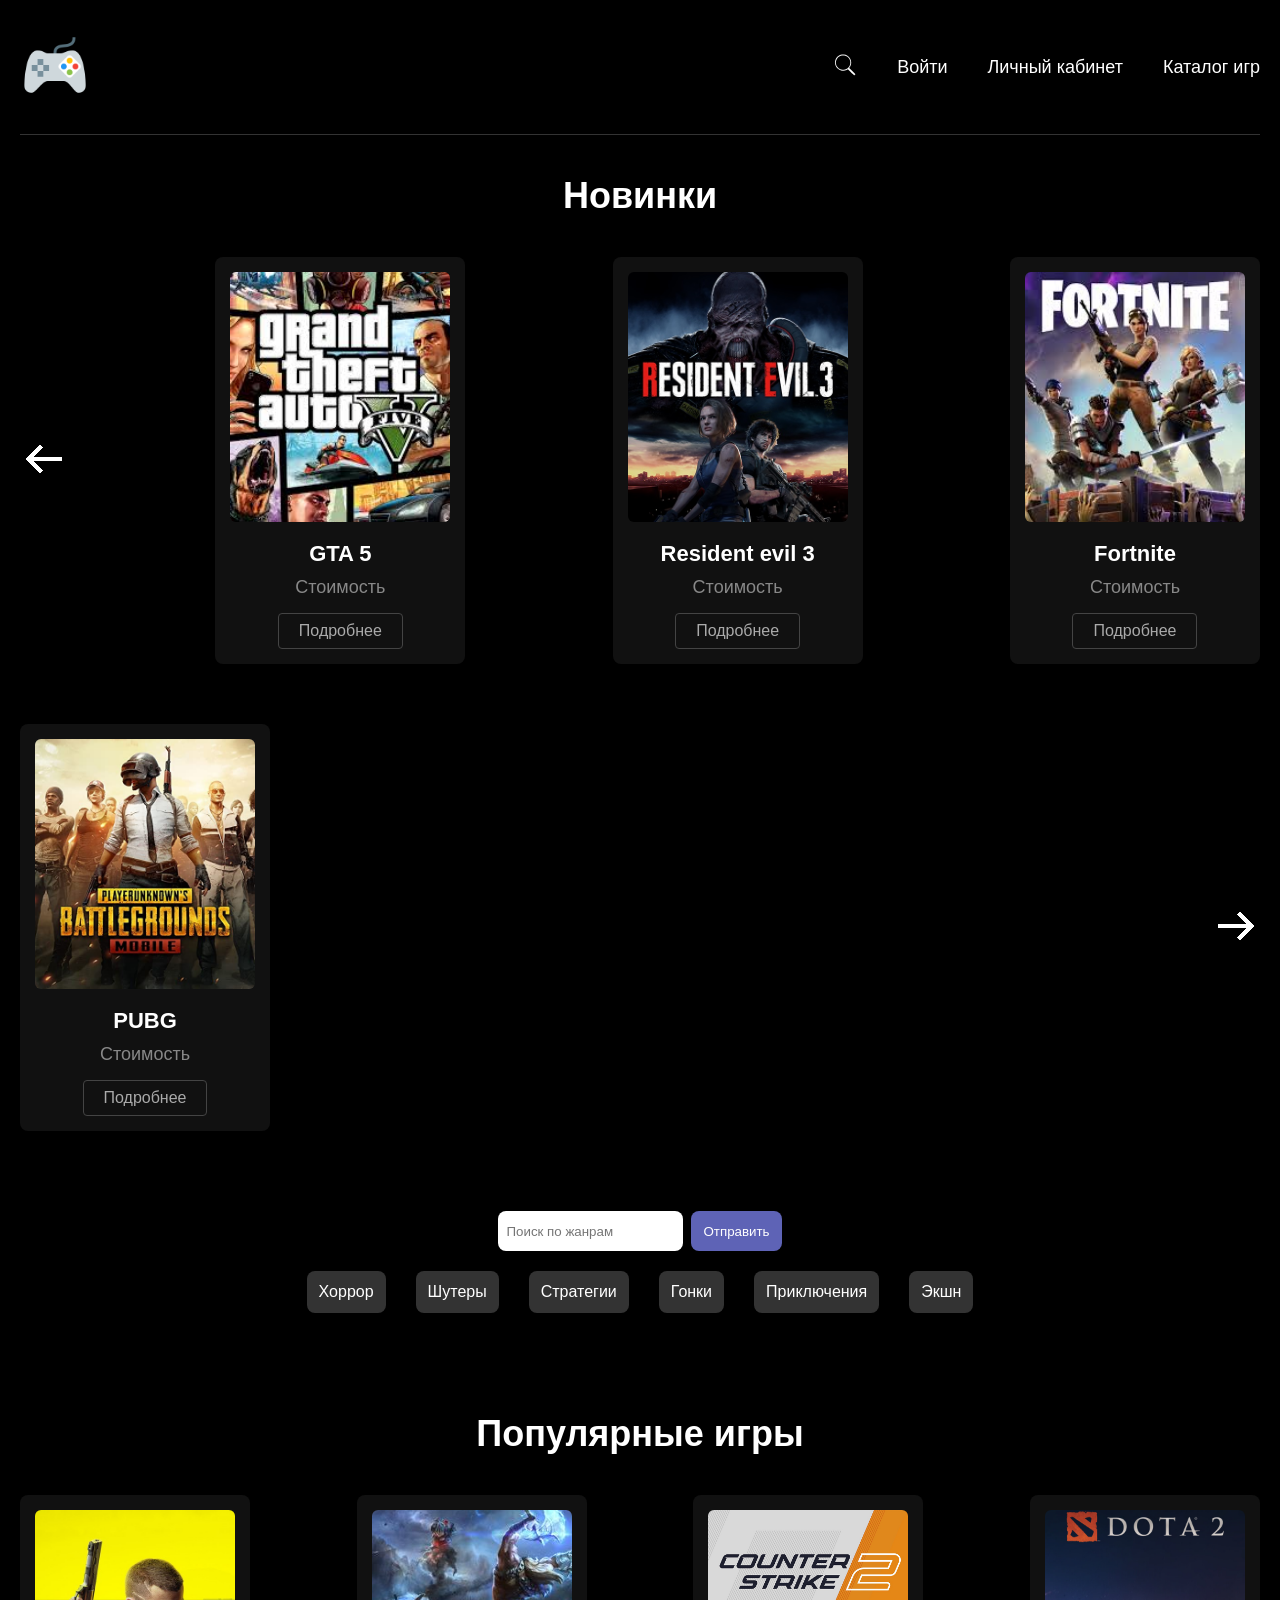
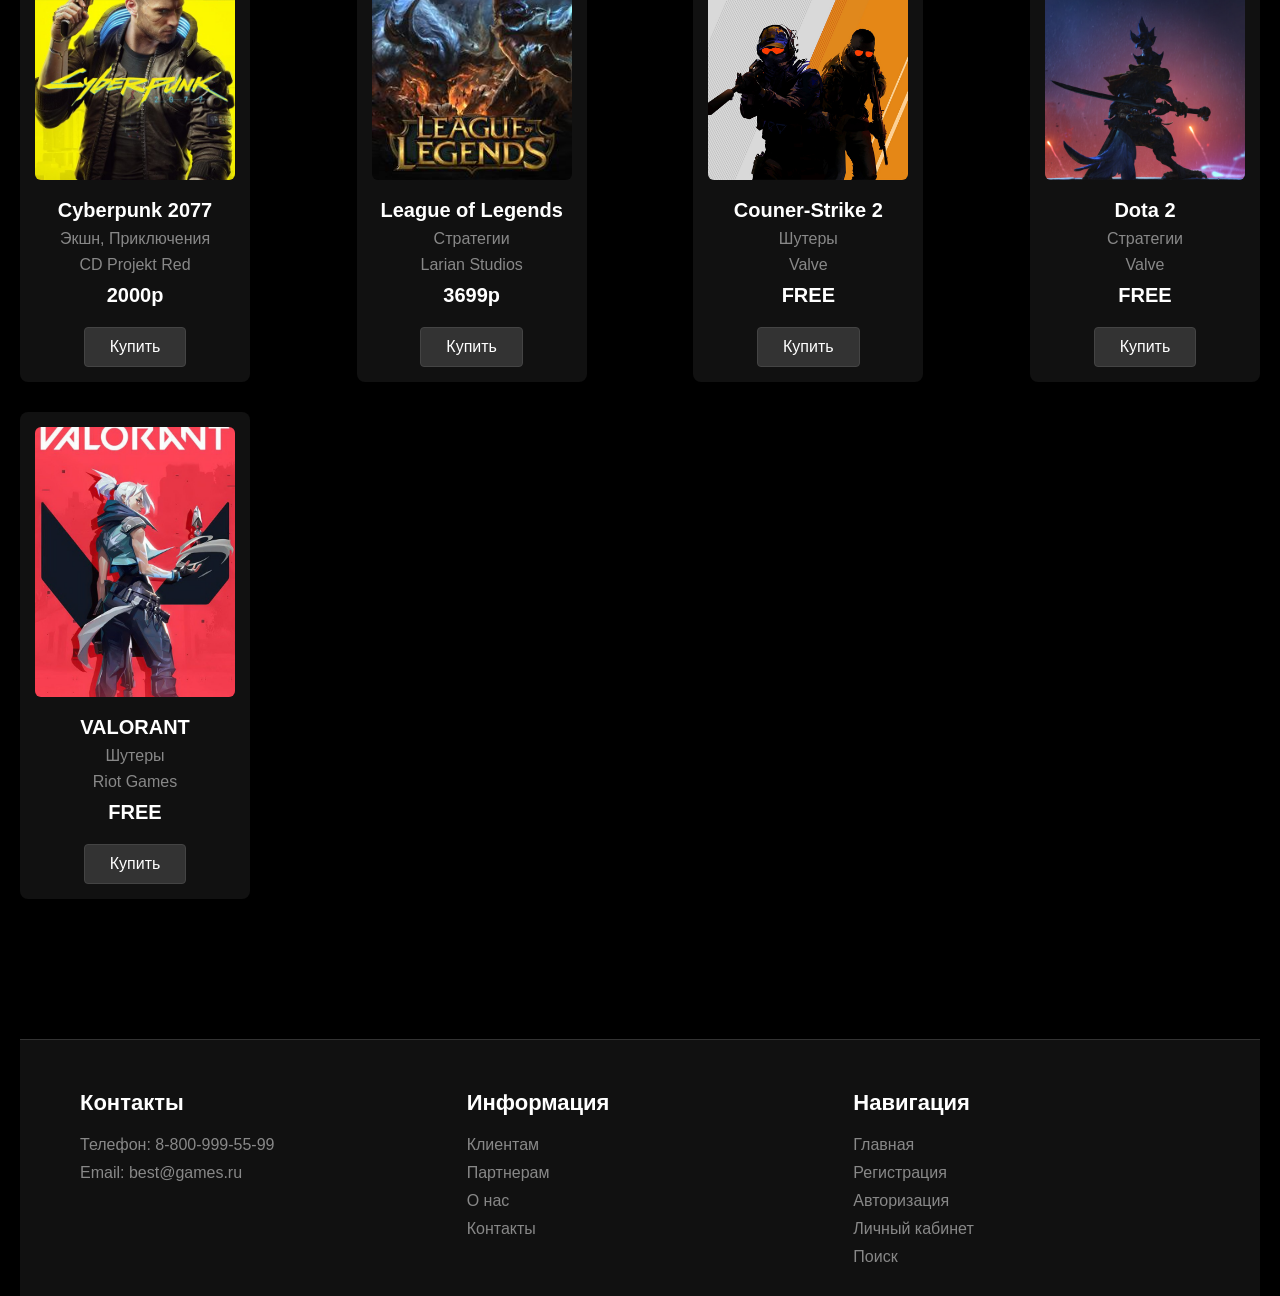
==== index.html @ 47a3f4ed "create main page" ====
<!DOCTYPE html>
<html lang="ru">
<head>
    <meta charset="UTF-8">
    <meta name="viewport" content="width=device-width, initial-scale=1.0">
    <title>BestGames</title>
    <link rel="stylesheet" href="css/style.css">
</head>
<body>
    <div class="container">
        <header class="header">
            <div class="logo">
                <img src="images/logo.png" alt="logo">
            </div>
            <nav class="nav">
                <ul>
                    <li><a href="#"><img src="images/search.svg" alt="search"></a></li>
                    <li><a href="login.html">Войти</a></li>
                    <li><a href="profile.html">Личный кабинет</a></li>
                    <li><a href="catalog.html">Каталог игр</a></li>
                </ul>
            </nav>
        </header>
        
        <main class="main">
            <section class="news">
                <h1>Новинки</h1>
                <div class="slider">
                    <div class="arrow">
                        <a href="#"><img src="images/left.png" alt="left arrow"></a>
                    </div>
                    <div class="game">
                        <img src="images/game1.jpeg" alt="GTA 5">
                        <h3>GTA 5</h3>
                        <p>Стоимость</p>
                        <a href="#">Подробнее</a>
                    </div>
                    <div class="game">
                        <img src="images/game2.jpg" alt="Resident evil 3">
                        <h3>Resident evil 3</h3>
                        <p>Стоимость</p>
                        <a href="#">Подробнее</a>
                    </div>
                    <div class="game">
                        <img src="images/game3.jpeg" alt="Fortnite">
                        <h3>Fortnite</h3>
                        <p>Стоимость</p>
                        <a href="#">Подробнее</a>
                    </div>
                    <div class="game">
                        <img src="images/game4.jpg" alt="PUBG">
                        <h3>PUBG</h3>
                        <p>Стоимость</p>
                        <a href="#">Подробнее</a>
                    </div>
                    <div class="arrow">
                        <a href="#"><img src="images/right.png" alt="right arrow"></a>
                    </div>
                </div>
            </section>

            <section class="search">
                <form action="#">
                    <input type="text" placeholder="Поиск по жанрам">
                    <button type="submit">Отправить</button>
                </form>
                <div class="zhanr">
                    <ul>
                        <li class="zhanr-item"><a href="#">Хоррор</a></li>
                        <li class="zhanr-item"><a href="#">Шутеры</a></li>
                        <li class="zhanr-item"><a href="#">Стратегии</a></li>
                        <li class="zhanr-item"><a href="#">Гонки</a></li>
                        <li class="zhanr-item"><a href="#">Приключения</a></li>
                        <li class="zhanr-item"><a href="#">Экшн</a></li>
                    </ul>
                </div>
            </section>

            <section class="popular-games">
                <h1>Популярные игры</h1>
                <div class="slider">
                    <div class="game">
                        <img src="images/popular-game5.jpg" alt="game">
                        <h3>Cyberpunk 2077</h3>
                        <p>Экшн, Приключения</p>
                        <p>CD Projekt Red</p>
                        <div class="stars"></div>
                        <p class="price">2000p</p>
                        <a href="#">Купить</a>
                    </div>
                    <div class="game">
                        <img src="images/popular-game2.jpg" alt="game">
                        <h3>League of Legends</h3>
                        <p>Стратегии</p>
                        <p>Larian Studios</p>
                        <div class="stars"></div>
                        <p class="price">3699р</p>
                        <a href="#">Купить</a>
                    </div>
                    <div class="game">
                        <img src="images/popular-game1.jpg" alt="game">
                        <h3>Couner-Strike 2</h3>
                        <p>Шутеры</p>
                        <p>Valve</p>
                        <div class="stars"></div>
                        <p class="price">FREE</p>
                        <a href="#">Купить</a>
                    </div>
                    <div class="game">
                        <img src="images/popular-game4.jpg" alt="game">
                        <h3>Dota 2</h3>
                        <p>Стратегии</p>
                        <p>Valve</p>
                        <div class="stars"></div>
                        <p class="price">FREE</p>
                        <a href="#">Купить</a>
                    </div>
                    <div class="game">
                        <img src="images/popular-game3.jpg " alt="game">
                        <h3>VALORANT</h3>
                        <p>Шутеры</p>
                        <p>Riot Games</p>
                        <div class="stars"></div>
                        <p class="price">FREE</p>
                        <a href="#">Купить</a>
                    </div>
                </div>
            </section>
        </main>
        <footer class="footer">
            <div class="footer-content">
                <div class="footer-section">
                    <h3>Контакты</h3>
                    <p>Телефон: 8-800-999-55-99</p>
                    <p>Email: best@games.ru</p>
                </div>
                
                <div class="footer-section">
                    <h3>Информация</h3>
                    <p><a href="#">Клиентам</a></p>
                    <p><a href="#">Партнерам</a></p>
                    <p><a href="#">О нас</a></p>
                    <p><a href="#">Контакты</a></p>
                </div>
                
                <div class="footer-section">
                    <h3>Навигация</h3>
                    <p><a href="index.html">Главная</a></p>
                    <p><a href="register.html">Регистрация</a></p>
                    <p><a href="login.html">Авторизация</a></p>
                    <p><a href="profile.html">Личный кабинет</a></p>
                    <p><a href="#search">Поиск</a></p>
                </div>
            </div>
        </footer>
    </div>
</body>
</html>
---- css/style.css ----
* {
    padding: 0;
    margin: 0;
    box-sizing: border-box;
}

body {
    background-color: #000;
    color: #fff;
    font-family: Arial, sans-serif;
}

.container {
    max-width: 1920px;
    margin: 0 auto;
    padding: 0 20px;
}

.header {
    display: flex;
    justify-content: space-between;
    align-items: center;
    padding: 30px 0;
    border-bottom: 1px solid #333;
}

.logo img {
    width: 70px;
    height: 70px;
}

.nav ul {
    display: flex;
    gap: 40px;
    align-items: center;
}

.nav li {
    list-style: none;
}

.nav a {
    color: #fff;
    text-decoration: none;
    font-size: 18px;
}

.nav a:hover {
    color: #ccc;
}

.nav img {
    width: 24px;
    height: 24px;
}

.main {
    padding: 40px 0;
}

.news {
    margin-bottom: 80px;
}

.news h1 {
    font-size: 36px;
    margin-bottom: 40px;
    text-align: center;
}

.slider {
    display: flex;
    justify-content: space-between;
    align-items: center;
    flex-wrap: wrap;
    gap: 60px;
}

.game {
    background: #111;
    padding: 15px;
    border-radius: 8px;
    text-align: center;
}

.game img {
    width: 100%;
    height: 250px;
    width: 220px;
    object-fit: cover;
    border-radius: 6px;
    margin-bottom: 15px;
}

.game h3 {
    font-size: 22px;
    margin-bottom: 10px;
}

.game p {
    color: #888;
    margin-bottom: 15px;
    font-size: 18px;
}

.game a {
    color: #aaa;
    text-decoration: none;
    display: inline-block;
    padding: 8px 20px;
    border: 1px solid #444;
    border-radius: 4px;
}

.game a:hover {
    color: #fff;
    border-color: #666;
}


.search {
    display: flex;
    flex-direction: column;
    align-items: center;
    gap: 20px;
}

.search form {
    display: flex;
    gap: 8px;
}

.search form input {
    height: 40px;
    border-radius: 8px;
    padding: 4px 8px;
    border: none;
}

.search form button {
    height: 40px;
    border-radius: 8px;
    border: none;
    background-color: #5E63B6;
    color: #fff;
    padding: 8px 12px;
}

.search form button:hover {
    background-color: #303957;
}

.zhanr ul {
    display: flex;
    flex-wrap: wrap;
    gap: 30px;
}

.zhanr ul li {
    list-style: none;
    background-color: #333;
    padding: 12px 12px;
    border-radius: 8px;

}

.zhanr ul li:hover {
    background-color: #8d8d8d;
}

.zhanr-item a {
    text-decoration: none;
    color: #fff;
}


.popular-games {
    margin-top: 80px;
    padding: 20px 0;
}

.popular-games h1 {
    font-size: 36px;
    margin-bottom: 40px;
    text-align: center;
}

.popular-games .slider {
    display: flex;
    justify-content: space-between;
    gap: 30px;
    flex-wrap: wrap;
}

.popular-games .game {
    background: #111;
    padding: 15px;
    border-radius: 8px;
    text-align: center;
}

.popular-games .game img {
    height: 270px;
    width: 200px;
    border-radius: 6px;
    margin-bottom: 15px;
}

.popular-games .game h3 {
    font-size: 20px;
    margin-bottom: 8px;
}

.popular-games .game p {
    color: #888;
    margin-bottom: 8px;
    font-size: 16px;
}

.popular-games .game .price {
    color: #fff;
    font-size: 20px;
    font-weight: bold;
    margin: 10px 0px;
}

.popular-games .stars {
    color: #FFD700 ;
    font-size: 20px;
    margin: 10px 0px;
}

.popular-games .game a {
    color: #fff;
    background-color: #333;
    text-decoration: none;
    padding: 10px 25px;
    border-radius: 4px;
    margin-top: 10px;
}

.popular-games .game a:hover {
    background-color: #666;
}


.footer {
    background: #111;
    margin-top: 80px;
    padding: 50px 0 20px;
    border-top: 1px solid #333;
}

.footer-content {
    display: flex;
    justify-content: space-between;
    max-width: 1200px;
    margin: 0 auto;
    padding: 0 20px;
}

.footer-section {
    flex: 1;
    padding: 0 20px;
}

.footer-section h3 {
    font-size: 22px;
    margin-bottom: 20px;
    color: #fff;
}

.footer-section p {
    color: #888;
    margin-bottom: 10px;
    font-size: 16px;
}

.footer-section a {
    color: #888;
    text-decoration: none;
}

.footer-section a:hover {
    color: #fff;
}
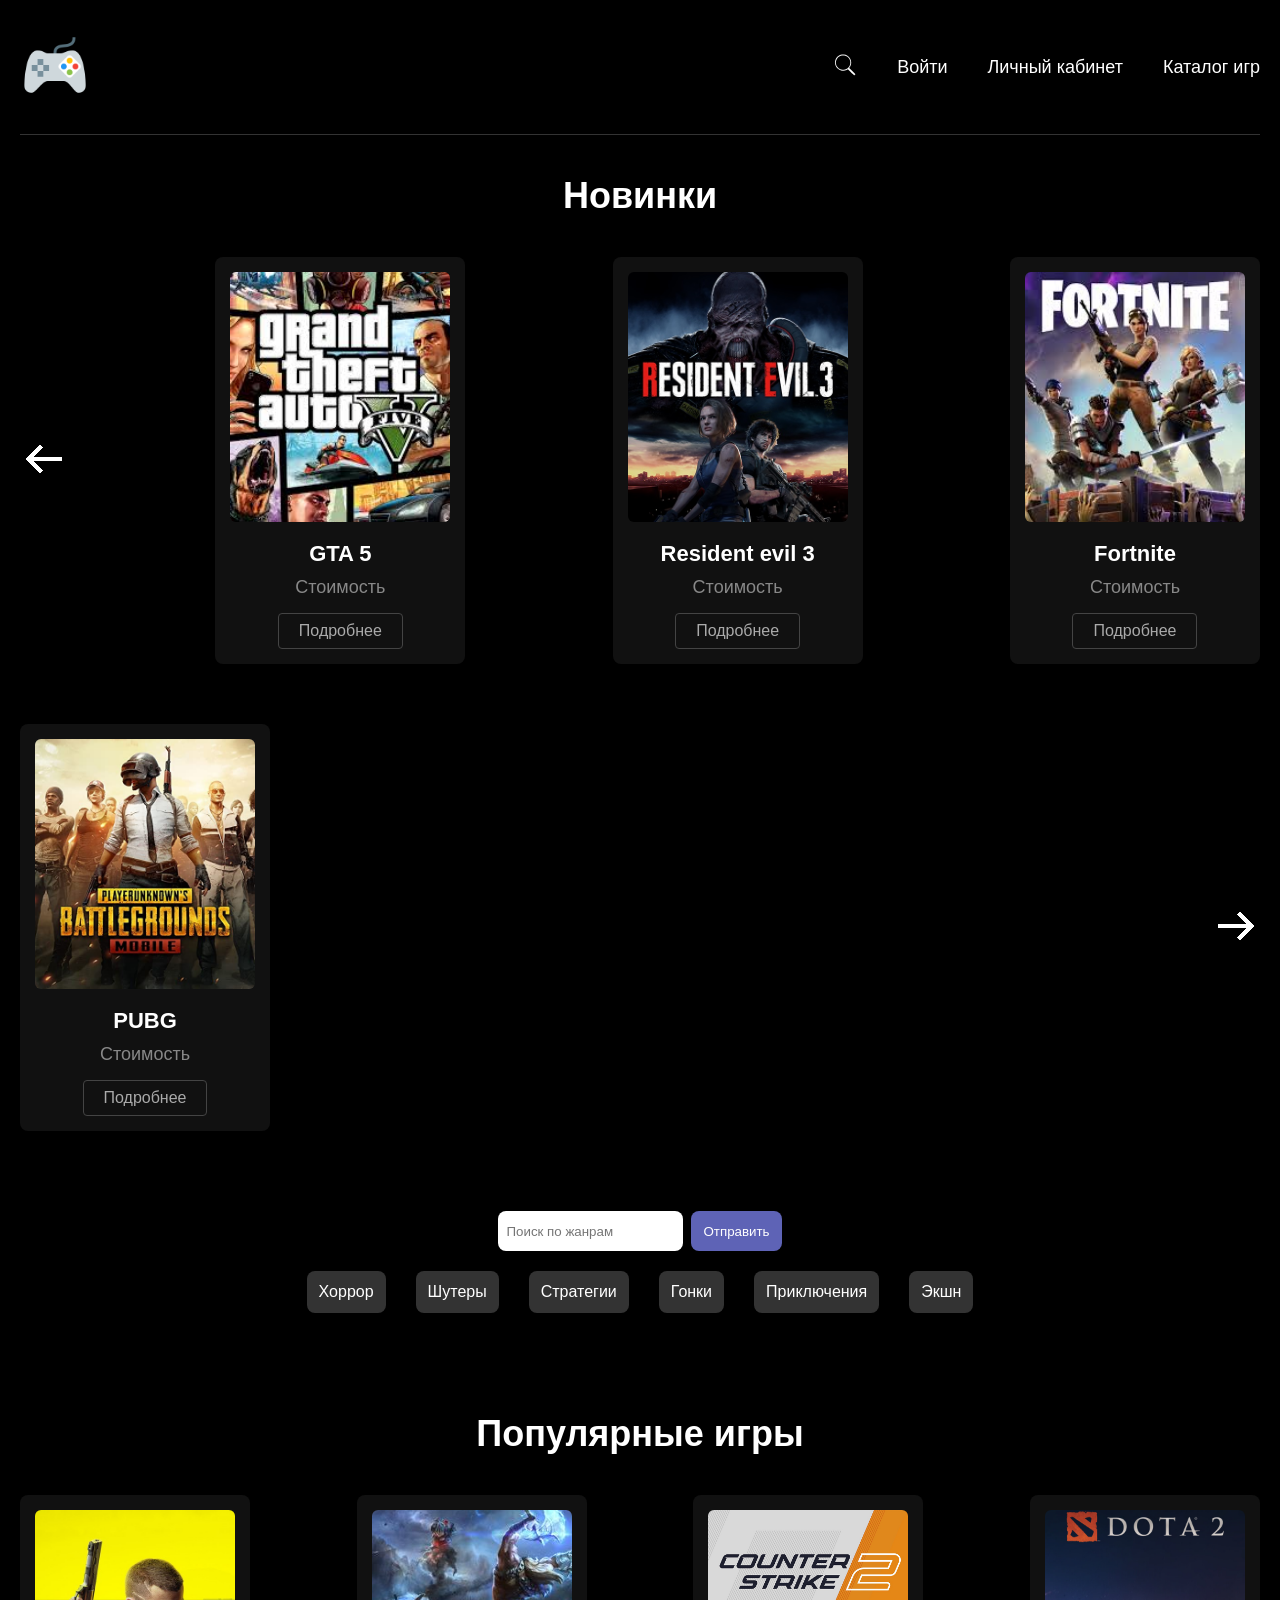
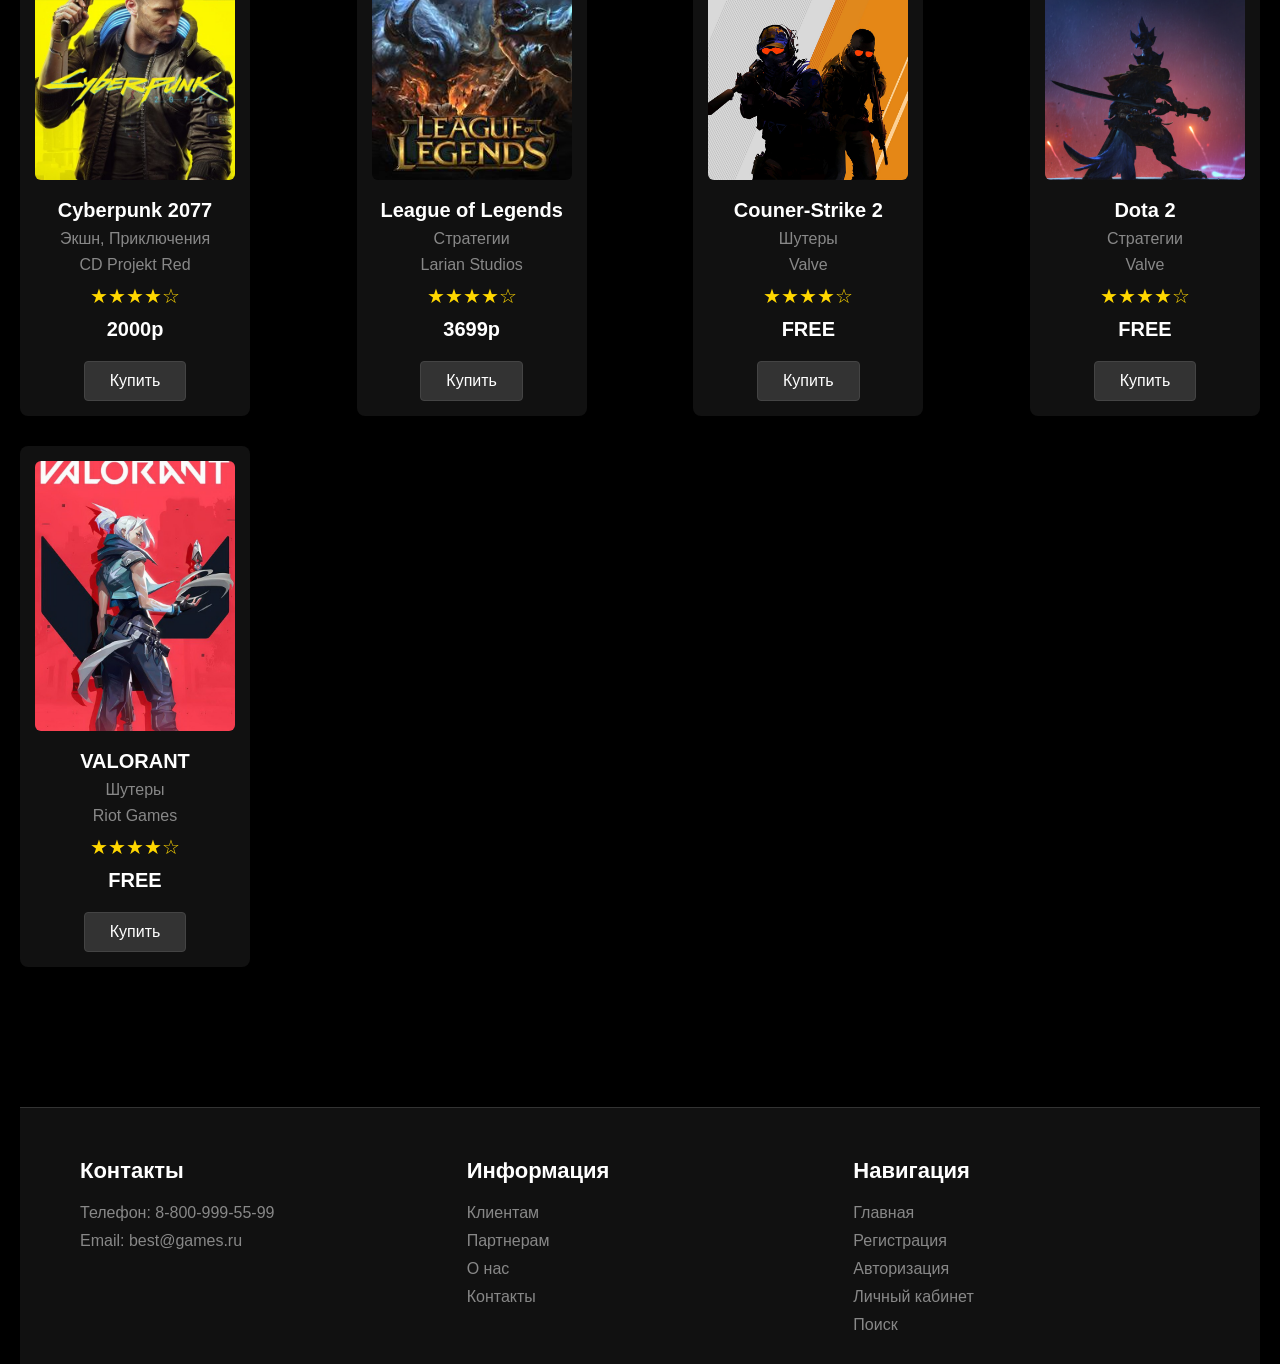
==== commit e3389769: "add login and regisration" ====
--- a/index.html
+++ b/index.html
@@ -1,11 +1,13 @@
 <!DOCTYPE html>
 <html lang="ru">
+
 <head>
     <meta charset="UTF-8">
     <meta name="viewport" content="width=device-width, initial-scale=1.0">
     <title>BestGames</title>
     <link rel="stylesheet" href="css/style.css">
 </head>
+
 <body>
     <div class="container">
         <header class="header">
@@ -21,7 +23,7 @@
                 </ul>
             </nav>
         </header>
-        
+
         <main class="main">
             <section class="news">
                 <h1>Новинки</h1>
@@ -84,7 +86,7 @@
                         <h3>Cyberpunk 2077</h3>
                         <p>Экшн, Приключения</p>
                         <p>CD Projekt Red</p>
-                        <div class="stars"></div>
+                        <div class="stars">★★★★☆</div>
                         <p class="price">2000p</p>
                         <a href="#">Купить</a>
                     </div>
@@ -93,7 +95,7 @@
                         <h3>League of Legends</h3>
                         <p>Стратегии</p>
                         <p>Larian Studios</p>
-                        <div class="stars"></div>
+                        <div class="stars">★★★★☆</div>
                         <p class="price">3699р</p>
                         <a href="#">Купить</a>
                     </div>
@@ -102,7 +104,7 @@
                         <h3>Couner-Strike 2</h3>
                         <p>Шутеры</p>
                         <p>Valve</p>
-                        <div class="stars"></div>
+                        <div class="stars">★★★★☆</div>
                         <p class="price">FREE</p>
                         <a href="#">Купить</a>
                     </div>
@@ -111,7 +113,7 @@
                         <h3>Dota 2</h3>
                         <p>Стратегии</p>
                         <p>Valve</p>
-                        <div class="stars"></div>
+                        <div class="stars">★★★★☆</div>
                         <p class="price">FREE</p>
                         <a href="#">Купить</a>
                     </div>
@@ -120,7 +122,7 @@
                         <h3>VALORANT</h3>
                         <p>Шутеры</p>
                         <p>Riot Games</p>
-                        <div class="stars"></div>
+                        <div class="stars">★★★★☆</div>
                         <p class="price">FREE</p>
                         <a href="#">Купить</a>
                     </div>
@@ -134,7 +136,7 @@
                     <p>Телефон: 8-800-999-55-99</p>
                     <p>Email: best@games.ru</p>
                 </div>
-                
+
                 <div class="footer-section">
                     <h3>Информация</h3>
                     <p><a href="#">Клиентам</a></p>
@@ -142,7 +144,7 @@
                     <p><a href="#">О нас</a></p>
                     <p><a href="#">Контакты</a></p>
                 </div>
-                
+
                 <div class="footer-section">
                     <h3>Навигация</h3>
                     <p><a href="index.html">Главная</a></p>
@@ -155,4 +157,5 @@
         </footer>
     </div>
 </body>
+
 </html>
--- a/css/style.css
+++ b/css/style.css
@@ -225,7 +225,7 @@
 }
 
 .popular-games .stars {
-    color: #FFD700 ;
+    color: #FFD700;
     font-size: 20px;
     margin: 10px 0px;
 }
@@ -283,4 +283,136 @@
 
 .footer-section a:hover {
     color: #fff;
+}
+
+
+/* Стили для страниц авторизации */
+.auth-page {
+    max-width: 500px;
+    margin: 50px auto;
+    padding: 40px;
+    background: #111;
+    border-radius: 12px;
+    border: 1px solid #333;
+}
+
+.auth-page h1 {
+    text-align: center;
+    margin-bottom: 40px;
+    font-size: 32px;
+    color: #fff;
+}
+
+.auth-form {
+    display: flex;
+    flex-direction: column;
+    gap: 25px;
+}
+
+.form-group {
+    display: flex;
+    flex-direction: column;
+    gap: 8px;
+}
+
+.form-group label {
+    color: #fff;
+    font-size: 16px;
+    font-weight: 500;
+}
+
+.form-group input {
+    padding: 12px 15px;
+    background: #222;
+    border: 1px solid #444;
+    border-radius: 6px;
+    color: #fff;
+    font-size: 16px;
+    transition: border-color 0.3s;
+}
+
+.form-group input:focus {
+    outline: none;
+    border-color: #666;
+}
+
+.form-row {
+    display: flex;
+    gap: 20px;
+}
+
+.form-row .form-group {
+    flex: 1;
+}
+
+.form-checkbox {
+    display: flex;
+    align-items: center;
+    gap: 10px;
+    margin: 10px 0;
+}
+
+.form-checkbox input[type="checkbox"] {
+    width: 18px;
+    height: 18px;
+    cursor: pointer;
+}
+
+.form-checkbox label {
+    color: #888;
+    font-size: 14px;
+    cursor: pointer;
+}
+
+.form-checkbox label a {
+    color: #888;
+    text-decoration: underline;
+}
+
+.form-checkbox label a:hover {
+    color: #fff;
+}
+
+.btn {
+    padding: 15px;
+    border: none;
+    border-radius: 6px;
+    font-size: 18px;
+    font-weight: bold;
+    cursor: pointer;
+    transition: all 0.3s;
+}
+
+.btn-primary {
+    background: #333;
+    color: #fff;
+    margin-top: 10px;
+}
+
+.btn-primary:hover {
+    background: #555;
+}
+
+.form-links {
+    display: flex;
+    flex-direction: column;
+    gap: 15px;
+    margin-top: 20px;
+    text-align: center;
+}
+
+.form-links a {
+    color: #888;
+    text-decoration: none;
+    font-size: 16px;
+    transition: color 0.3s;
+}
+
+.form-links a:hover {
+    color: #fff;
+}
+
+.login-link,
+.register-link {
+    margin-top: 10px;
 }
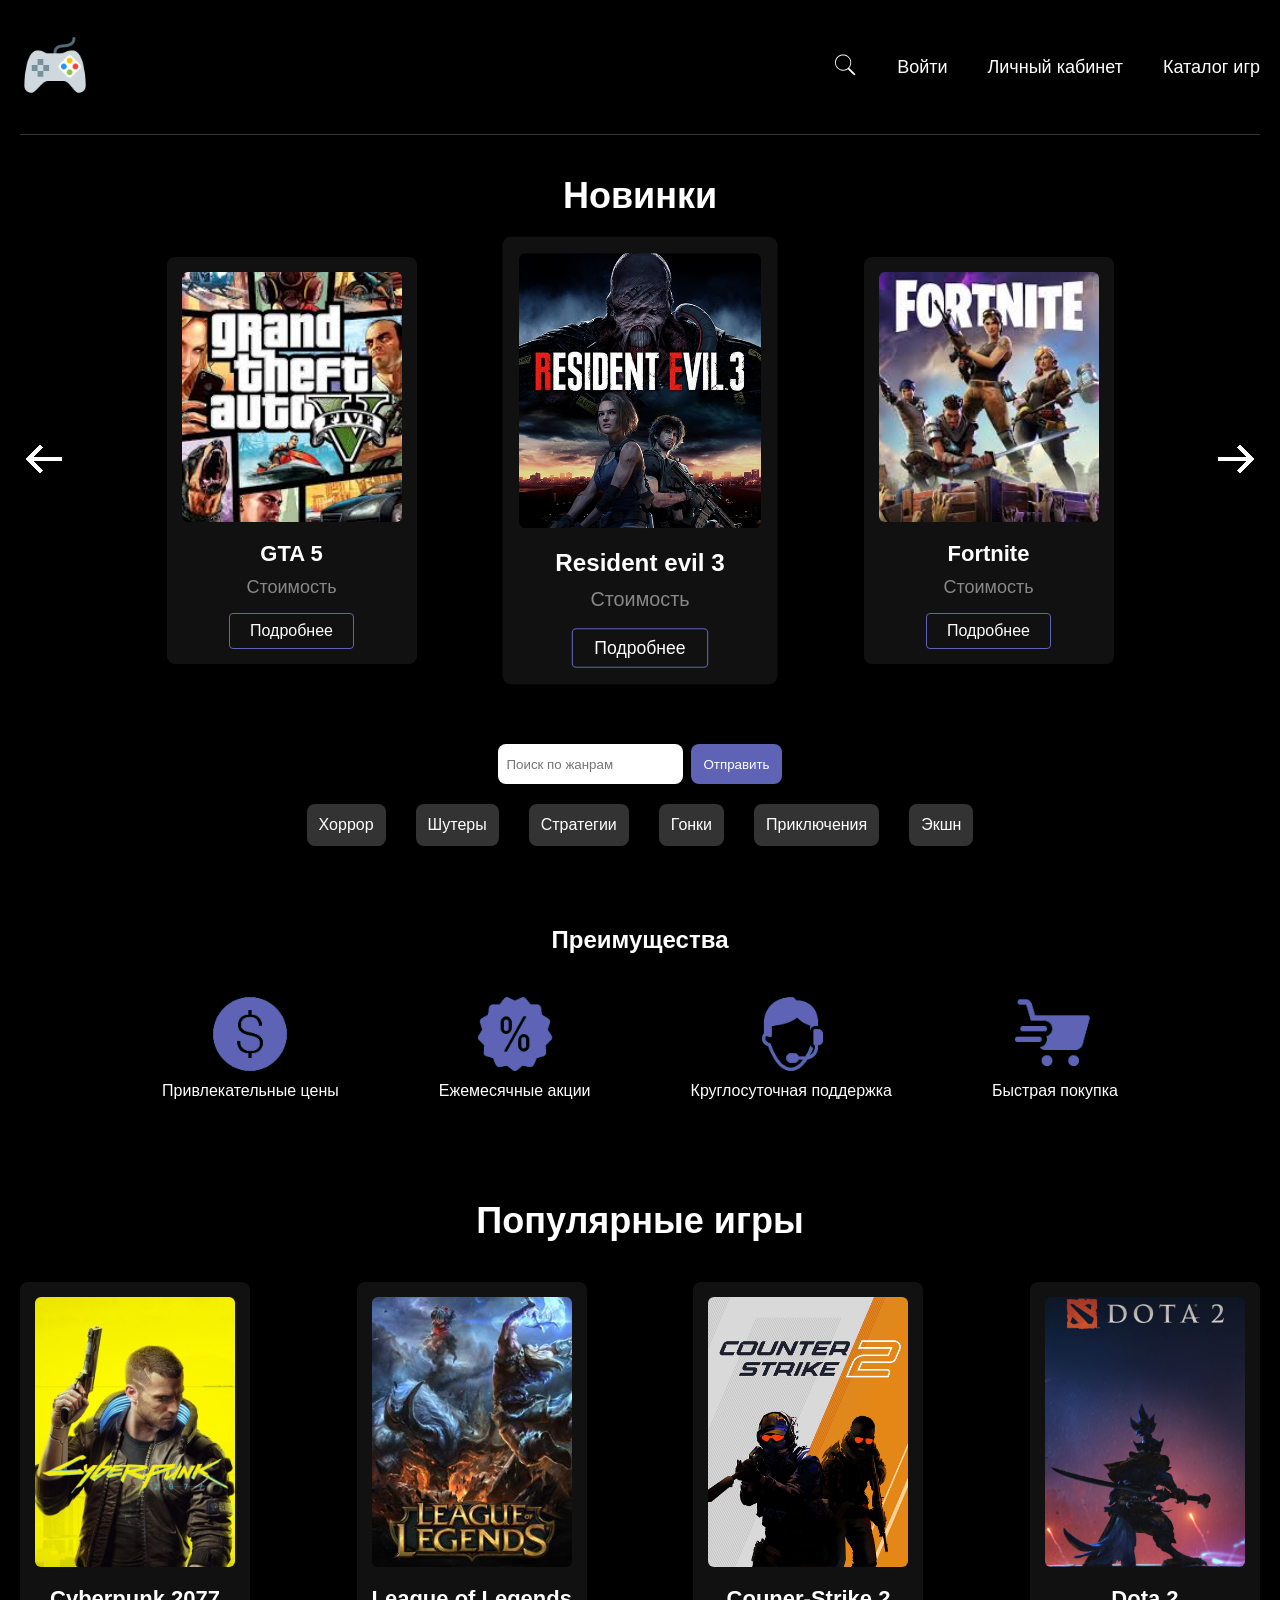
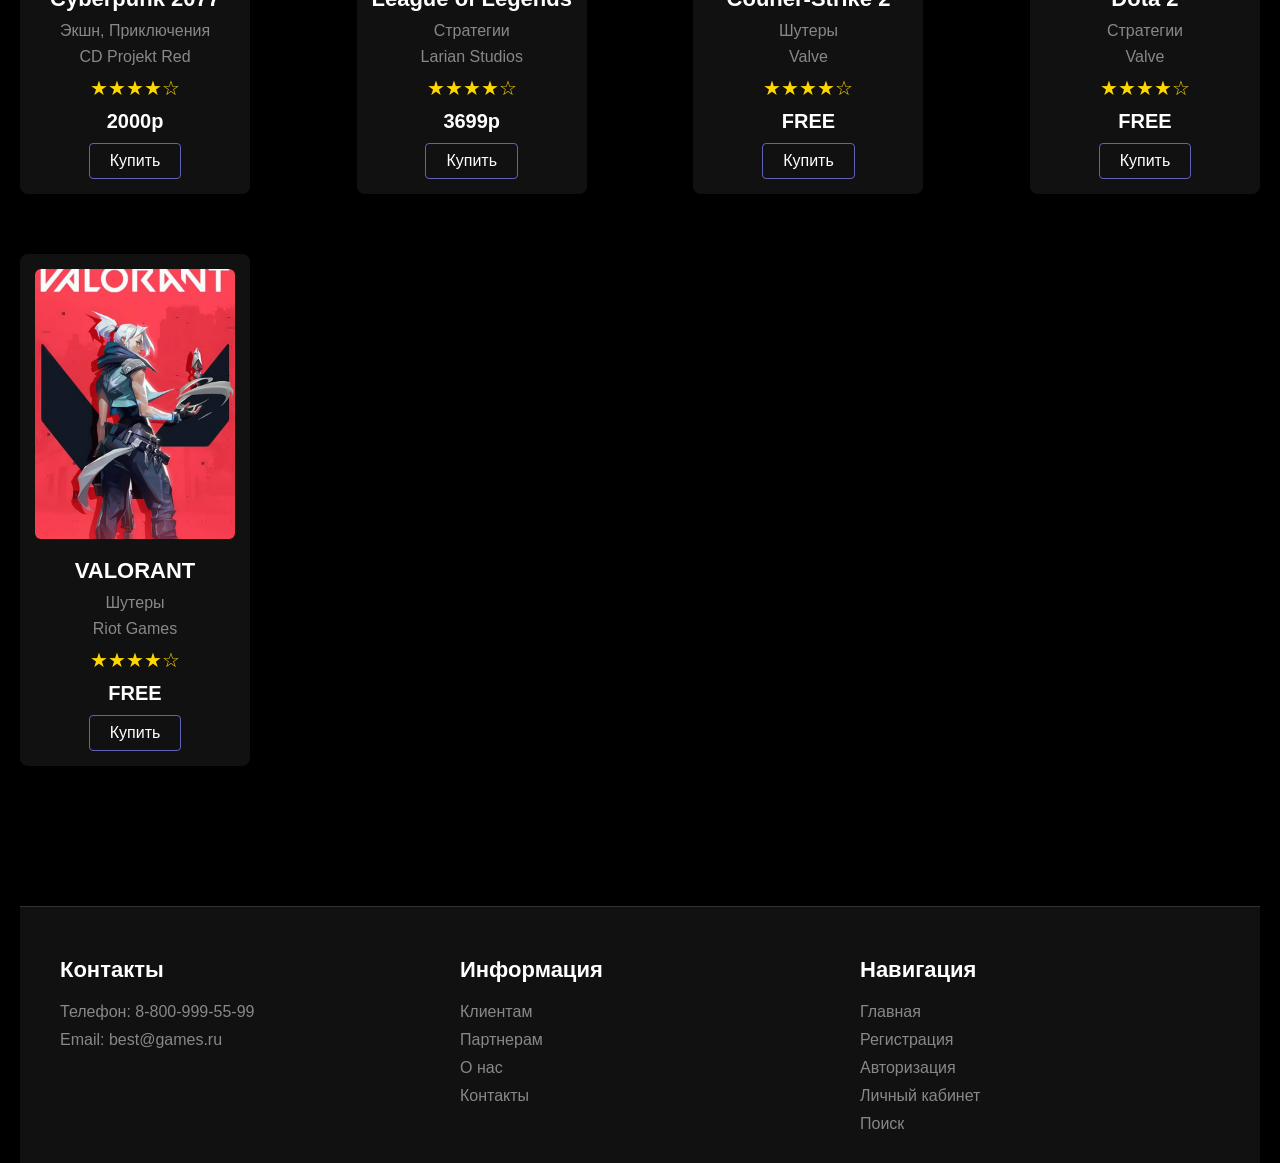
==== commit 440b3dd7: "upgrade version" ====
--- a/index.html
+++ b/index.html
@@ -10,10 +10,12 @@
 
 <body>
     <div class="container">
+        <!-- шапка сайта -->
         <header class="header">
             <div class="logo">
-                <img src="images/logo.png" alt="logo">
+                <a href="index.html"><img src="images/logo.png" alt="logo"></a>
             </div>
+            <!-- Навигация -->
             <nav class="nav">
                 <ul>
                     <li><a href="#"><img src="images/search.svg" alt="search"></a></li>
@@ -25,6 +27,7 @@
         </header>
 
         <main class="main">
+            <!-- блок "новинки" -->
             <section class="news">
                 <h1>Новинки</h1>
                 <div class="slider">
@@ -37,7 +40,7 @@
                         <p>Стоимость</p>
                         <a href="#">Подробнее</a>
                     </div>
-                    <div class="game">
+                    <div class="game active">
                         <img src="images/game2.jpg" alt="Resident evil 3">
                         <h3>Resident evil 3</h3>
                         <p>Стоимость</p>
@@ -49,18 +52,12 @@
                         <p>Стоимость</p>
                         <a href="#">Подробнее</a>
                     </div>
-                    <div class="game">
-                        <img src="images/game4.jpg" alt="PUBG">
-                        <h3>PUBG</h3>
-                        <p>Стоимость</p>
-                        <a href="#">Подробнее</a>
-                    </div>
                     <div class="arrow">
                         <a href="#"><img src="images/right.png" alt="right arrow"></a>
                     </div>
                 </div>
             </section>
-
+            <!-- блок "поиск по жанрам" -->
             <section class="search">
                 <form action="#">
                     <input type="text" placeholder="Поиск по жанрам">
@@ -77,7 +74,29 @@
                     </ul>
                 </div>
             </section>
-
+            <!-- блок с инфографикой о преимуществах маркетплейса-->
+            <section class="infographika">
+                <h2>Преимущества</h2>
+                <div class="items">
+                    <div class="item">
+                        <img src="images/infographika2.png" alt="price">
+                        <p>Привлекательные цены</p>
+                    </div>
+                    <div class="item">
+                        <img src="images/infographika4.png" alt="sale">
+                        <p>Ежемесячные акции</p>
+                    </div>
+                    <div class="item">
+                        <img src="images/infographika3.png" alt="help">
+                        <p>Круглосуточная поддержка</p>
+                    </div>
+                    <div class="item">
+                        <img src="images/infographika1.png" alt="fast buy">
+                        <p>Быстрая покупка</p>
+                    </div>
+                </div>
+            </section>
+            <!-- блок "Популярные игры" -->
             <section class="popular-games">
                 <h1>Популярные игры</h1>
                 <div class="slider">
--- a/css/style.css
+++ b/css/style.css
@@ -1,3 +1,4 @@
+/* Общие стили */
 * {
     padding: 0;
     margin: 0;
@@ -16,6 +17,7 @@
     padding: 0 20px;
 }
 
+/* шапка сайта */
 .header {
     display: flex;
     justify-content: space-between;
@@ -54,6 +56,7 @@
     height: 24px;
 }
 
+/* новинки */
 .main {
     padding: 40px 0;
 }
@@ -81,6 +84,15 @@
     padding: 15px;
     border-radius: 8px;
     text-align: center;
+}
+
+.slider .game.active {
+    transform: scale(1.1);
+}
+
+.slider .game:hover {
+    transform: scale(1.18);
+    transition: transform 0.3s ease;
 }
 
 .game img {
@@ -104,20 +116,21 @@
 }
 
 .game a {
-    color: #aaa;
+    color: #fff;
     text-decoration: none;
     display: inline-block;
     padding: 8px 20px;
-    border: 1px solid #444;
+    border: 1px solid #5E63B6;
     border-radius: 4px;
 }
 
 .game a:hover {
     color: #fff;
-    border-color: #666;
-}
-
-
+    border-color: #303957;
+    background-color: #5E63B6;
+}
+
+/* поиск по жанрам */
 .search {
     display: flex;
     flex-direction: column;
@@ -165,7 +178,7 @@
 }
 
 .zhanr ul li:hover {
-    background-color: #8d8d8d;
+    background-color: #5E63B6;
 }
 
 .zhanr-item a {
@@ -174,6 +187,38 @@
 }
 
 
+/* инфографика о преимуществах маркетплейса */
+.infographika {
+    margin: 80px 40px;
+    display: flex;
+    flex-direction: column;
+    align-items: center;
+    gap: 40px;
+}
+
+.items {
+    display: flex;
+    justify-content: space-between;
+    flex-wrap: wrap;
+    gap: 100px;
+}
+
+.item {
+    display: flex;
+    flex-direction: column;
+    align-items: center;
+    gap: 8px;
+}
+
+.item img {
+    width: 80px;
+}
+
+.item p {
+    font-size: 16px;
+}
+
+/* популярные игры */
 .popular-games {
     margin-top: 80px;
     padding: 20px 0;
@@ -182,20 +227,6 @@
 .popular-games h1 {
     font-size: 36px;
     margin-bottom: 40px;
-    text-align: center;
-}
-
-.popular-games .slider {
-    display: flex;
-    justify-content: space-between;
-    gap: 30px;
-    flex-wrap: wrap;
-}
-
-.popular-games .game {
-    background: #111;
-    padding: 15px;
-    border-radius: 8px;
     text-align: center;
 }
 
@@ -206,11 +237,6 @@
     margin-bottom: 15px;
 }
 
-.popular-games .game h3 {
-    font-size: 20px;
-    margin-bottom: 8px;
-}
-
 .popular-games .game p {
     color: #888;
     margin-bottom: 8px;
@@ -230,20 +256,8 @@
     margin: 10px 0px;
 }
 
-.popular-games .game a {
-    color: #fff;
-    background-color: #333;
-    text-decoration: none;
-    padding: 10px 25px;
-    border-radius: 4px;
-    margin-top: 10px;
-}
-
-.popular-games .game a:hover {
-    background-color: #666;
-}
-
-
+
+/* футер сайта */
 .footer {
     background: #111;
     margin-top: 80px;
@@ -254,7 +268,7 @@
 .footer-content {
     display: flex;
     justify-content: space-between;
-    max-width: 1200px;
+    max-width: 1440px;
     margin: 0 auto;
     padding: 0 20px;
 }
@@ -286,9 +300,9 @@
 }
 
 
-/* Стили для страниц авторизации */
+/* Стили для страниц авторизации и регистрации */
 .auth-page {
-    max-width: 500px;
+    max-width: 40%;
     margin: 50px auto;
     padding: 40px;
     background: #111;
@@ -328,7 +342,7 @@
     border-radius: 6px;
     color: #fff;
     font-size: 16px;
-    transition: border-color 0.3s;
+    width: 100%;
 }
 
 .form-group input:focus {
@@ -338,7 +352,7 @@
 
 .form-row {
     display: flex;
-    gap: 20px;
+    gap: 10px;
 }
 
 .form-row .form-group {
@@ -384,13 +398,13 @@
 }
 
 .btn-primary {
-    background: #333;
+    background: #5E63B6;
     color: #fff;
     margin-top: 10px;
 }
 
 .btn-primary:hover {
-    background: #555;
+    background: #303957;
 }
 
 .form-links {
@@ -415,4 +429,239 @@
 .login-link,
 .register-link {
     margin-top: 10px;
+}
+
+/* Личный кабинет */
+/* Блок 1: Информация о пользователе */
+.user-info {
+    margin-bottom: 30px;
+    padding: 20px;
+    border: 1px solid #ddd;
+    border-radius: 5px;
+}
+
+.user-info h2 {
+    margin-bottom: 15px;
+}
+
+.info-content {
+    display: flex;
+    flex-direction: column;
+    gap: 10px;
+}
+
+.info-item {
+    display: flex;
+}
+
+.info-item .label {
+    font-weight: bold;
+    width: 150px;
+}
+
+/* Блок 2: История покупок */
+.purchase-history {
+    margin-bottom: 30px;
+    padding: 20px;
+    border: 1px solid #ddd;
+    border-radius: 5px;
+}
+
+.purchase-history h2 {
+    margin-bottom: 15px;
+}
+
+.purchase-list {
+    display: flex;
+    flex-direction: column;
+    gap: 10px;
+}
+
+.purchase-item {
+    display: flex;
+    padding: 10px;
+    border-bottom: 1px solid #eee;
+}
+
+.purchase-item:last-child {
+    border-bottom: none;
+}
+
+.purchase-date {
+    width: 120px;
+}
+
+.purchase-name {
+    flex: 1;
+}
+
+.purchase-price {
+    width: 100px;
+    text-align: right;
+    font-weight: bold;
+    color: green;
+}
+
+/* Блок 3: Настройки профиля */
+.profile-settings {
+    padding: 20px;
+    border: 1px solid #ddd;
+    border-radius: 5px;
+}
+
+.profile-settings h2 {
+    margin-bottom: 15px;
+}
+
+.setting-item {
+    margin-bottom: 15px;
+}
+
+.change-password {
+    padding: 10px 20px;
+    background: #5E63B6;
+    color: rgb(226, 226, 226);
+    border: none;
+    border-radius: 3px;
+    cursor: pointer;
+}
+
+.change-password:hover {
+    background-color: #303957;
+}
+
+#theme-selector {
+    padding: 5px 10px;
+    margin-left: 10px;
+}
+
+
+.popular-games .slider-grid {
+    display: grid;
+    grid-template-columns: repeat(auto-fill, minmax(300px, 1fr));
+    gap: 30px;
+}
+
+
+/* админ-панель */
+.form-container {
+    max-width: 600px;
+    margin: 0 auto;
+}
+
+.form-title {
+    font-size: 24px;
+    margin-bottom: 30px;
+}
+
+.form-group {
+    margin-bottom: 20px;
+}
+
+.form-label {
+    display: block;
+    margin-bottom: 5px;
+    color: #fff;
+}
+
+.form-input {
+    width: 100%;
+    padding: 10px;
+    background-color: #222;
+    border: 1px solid #444;
+    border-radius: 4px;
+    color: #fff;
+    font-size: 14px;
+}
+
+textarea.form-input {
+    min-height: 100px;
+    resize: vertical;
+}
+
+.image-input {
+    padding: 8px;
+    background-color: #222;
+    color: #fff;
+    border: 1px solid #444;
+    border-radius: 4px;
+}
+
+.form-actions {
+    text-align: right;
+    margin-top: 30px;
+}
+
+
+
+/* для светлой темы */
+body.light {
+    background-color: #ffffff;
+    color: #333333;
+}
+
+/* Ссылки */
+.light a {
+    color: #5E63B6;
+}
+
+.light a:hover {
+    color: #303957;
+}
+
+/* Конкретные элементы */
+.light .game {
+    background-color: #f1f1f1;
+    border: 1px solid #a3a3a3;
+}
+
+.light .game:hover {
+    border-color: #5E63B6;
+    box-shadow: 0 4px 12px rgba(94, 99, 182, 0.1);
+}
+
+.light .game .price {
+    color: #000;
+}
+
+/* поиск по жанрам */
+.light .search form input {
+    background-color: #cacaca;
+    border: 1px solid #a3a3a3;
+}
+
+.light .search form input::placeholder {
+    color: #727272;
+}
+
+.light .search .zhanr-item{
+    background-color: #5E63B6;
+}
+
+.light .search .zhanr-item a{
+    color: #fff;
+}
+
+.light .search .zhanr-item:hover{
+    background-color: #303957;
+}
+
+/* Футер */
+
+.light .footer {
+    background-color: #cfcfcf;
+    border-top: 1px solid #e0e0e0;
+    color: #666666;
+}
+
+.light .footer-section h3 {
+    color: #000;
+}
+
+.light .footer-section p a {
+    color: #666666;
+}
+
+.light .footer-section p a:hover {
+    color: #5E63B6;
 }
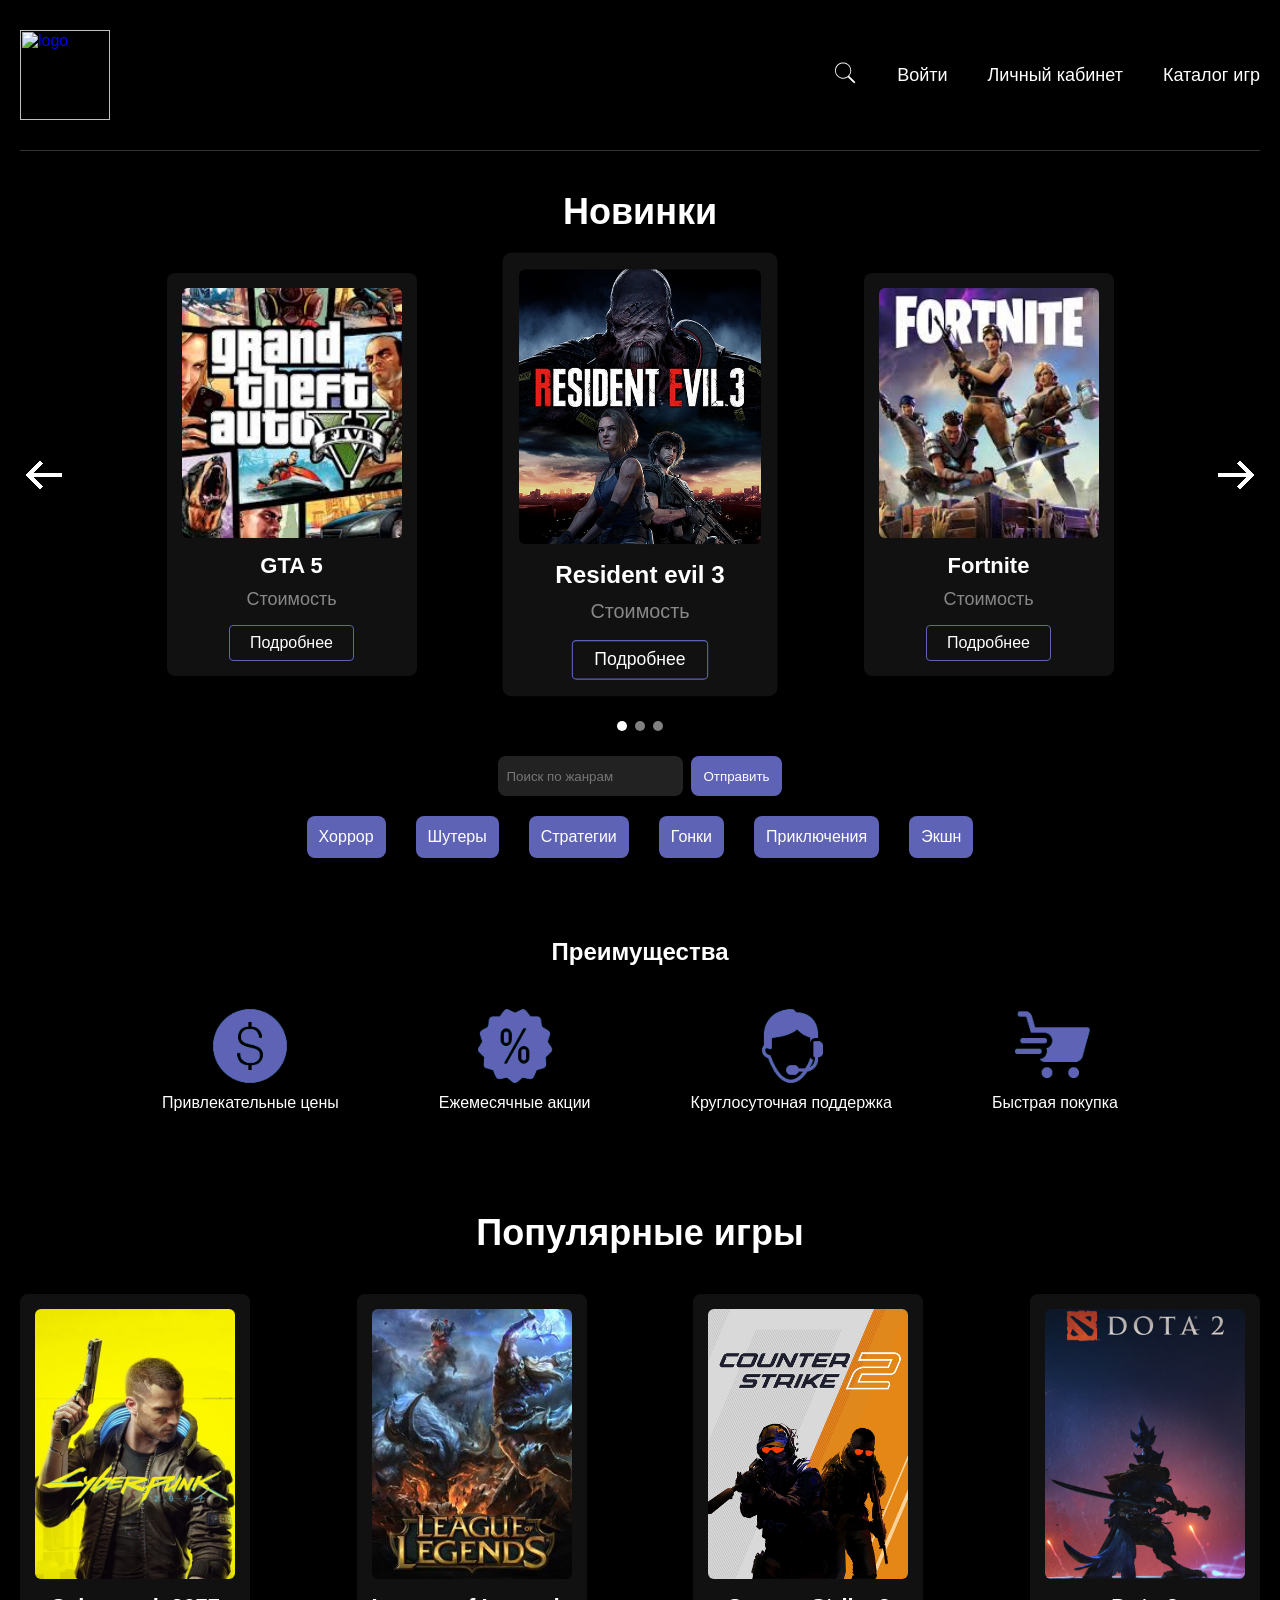
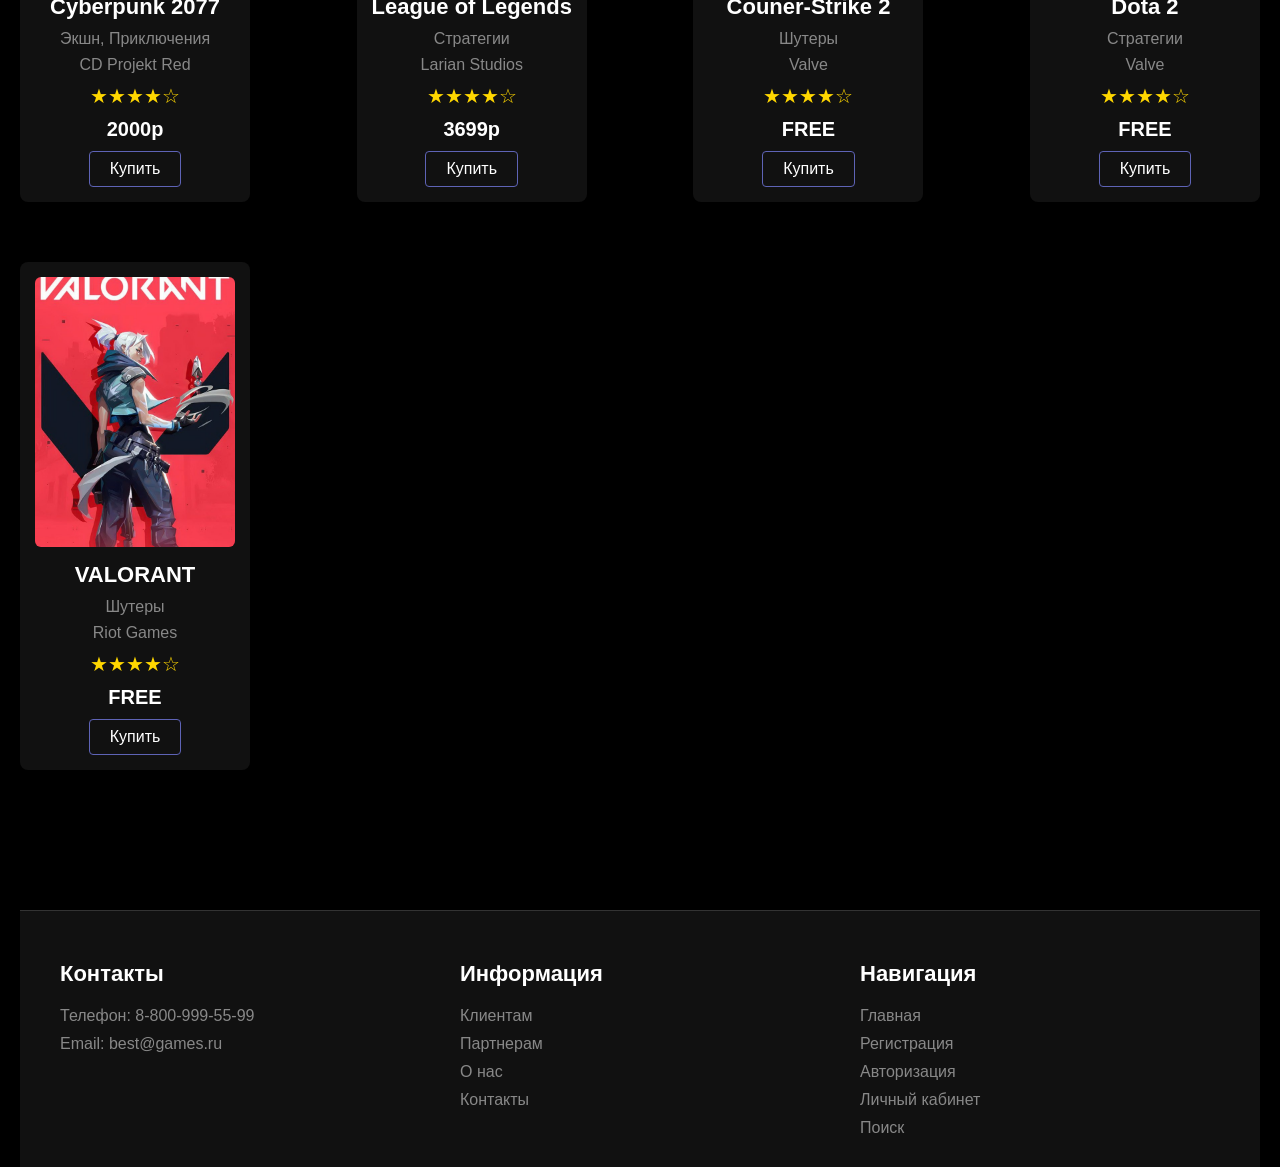
==== commit b150cf9f: "add change themes" ====
--- a/index.html
+++ b/index.html
@@ -1,11 +1,18 @@
-<!DOCTYPE html>
+<!DOCTYPE html data>
 <html lang="ru">
 
 <head>
     <meta charset="UTF-8">
     <meta name="viewport" content="width=device-width, initial-scale=1.0">
     <title>BestGames</title>
+    <script>
+        (function() {
+            const t = localStorage.getItem('user-theme') || 'dark';
+            document.documentElement.setAttribute('data-theme', t);
+        })();
+    </script>
     <link rel="stylesheet" href="css/style.css">
+    <script src="./js/theme.js"></script>
 </head>
 
 <body>
@@ -13,7 +20,7 @@
         <!-- шапка сайта -->
         <header class="header">
             <div class="logo">
-                <a href="index.html"><img src="images/logo.png" alt="logo"></a>
+                <a href="index.html"><img src="images/logo.svg" alt="logo"></a>
             </div>
             <!-- Навигация -->
             <nav class="nav">
@@ -55,7 +62,13 @@
                     <div class="arrow">
                         <a href="#"><img src="images/right.png" alt="right arrow"></a>
                     </div>
+                    <div class="slider-dots">
+                        <span class="dot active"></span>
+                        <span class="dot"></span>
+                        <span class="dot"></span>
+                    </div>
                 </div>
+
             </section>
             <!-- блок "поиск по жанрам" -->
             <section class="search">
@@ -170,7 +183,7 @@
                     <p><a href="register.html">Регистрация</a></p>
                     <p><a href="login.html">Авторизация</a></p>
                     <p><a href="profile.html">Личный кабинет</a></p>
-                    <p><a href="#search">Поиск</a></p>
+                    <p><a href="#">Поиск</a></p>
                 </div>
             </div>
         </footer>
--- a/css/style.css
+++ b/css/style.css
@@ -1,3 +1,29 @@
+/*Тёмная тема*/
+:root {
+    --bg-body: #000;
+    --bg-surface: #111;
+    --bg-input: #222;
+    --bg-tag: var(--border-main);
+    --bg-tag-hover: var(--accent);
+    --text-main: #fff;
+    --text-muted: #888;
+    --text-link: var(--text-main);
+    --text-link-hover: #ccc;
+    --text-on-accent: #fff;
+    --text-on-accent-hover: #e2e2e2;
+    --accent: #5e63b6;
+    --accent-hover: #303957;
+    --border-main: #333;
+    --border-input: #444;
+    --border-input-focus: #666;
+    --border-light: #ddd;
+    --border-divider: #eee;
+    --dot-bg: rgba(255, 255, 255, 0.5);
+    --dot-active: #fff;
+    --price-color: #008000;
+    --star-color: #ffd700;
+}
+
 /* Общие стили */
 * {
     padding: 0;
@@ -6,9 +32,10 @@
 }
 
 body {
-    background-color: #000;
-    color: #fff;
+    background-color: var(--bg-body);
+    color: var(--text-main);
     font-family: Arial, sans-serif;
+    transition: background-color 0.3s ease, color 0.3s ease;
 }
 
 .container {
@@ -23,12 +50,13 @@
     justify-content: space-between;
     align-items: center;
     padding: 30px 0;
-    border-bottom: 1px solid #333;
+    border-bottom: 1px solid var(--border-main);
+    transition: border-color 0.3s ease;
 }
 
 .logo img {
-    width: 70px;
-    height: 70px;
+    width: 90px;
+    height: 90px;
 }
 
 .nav ul {
@@ -42,13 +70,14 @@
 }
 
 .nav a {
-    color: #fff;
+    color: var(--text-link);
     text-decoration: none;
     font-size: 18px;
+    transition: color 0.3s ease;
 }
 
 .nav a:hover {
-    color: #ccc;
+    color: var(--text-link-hover);
 }
 
 .nav img {
@@ -76,14 +105,16 @@
     justify-content: space-between;
     align-items: center;
     flex-wrap: wrap;
+    position: relative;
     gap: 60px;
 }
 
 .game {
-    background: #111;
+    background: var(--bg-surface);
     padding: 15px;
     border-radius: 8px;
     text-align: center;
+    transition: transform 0.3s ease, background-color 0.3s ease;
 }
 
 .slider .game.active {
@@ -110,24 +141,47 @@
 }
 
 .game p {
-    color: #888;
+    color: var(--text-muted);
     margin-bottom: 15px;
     font-size: 18px;
+    transition: color 0.3s ease;
 }
 
 .game a {
-    color: #fff;
+    color: var(--text-link);
     text-decoration: none;
     display: inline-block;
     padding: 8px 20px;
-    border: 1px solid #5E63B6;
+    border: 1px solid var(--accent);
     border-radius: 4px;
+    transition: all 0.3s ease;
 }
 
 .game a:hover {
-    color: #fff;
-    border-color: #303957;
-    background-color: #5E63B6;
+    color: var(--text-link);
+    border-color: var(--accent-hover);
+    background-color: var(--accent-hover);
+}
+
+.slider-dots {
+    display: flex;
+    position: absolute;
+    gap: 8px;
+    bottom: -55px;
+    left: 50%;
+    transform: translateX(-50%);
+}
+
+.dot {
+    width: 10px;
+    height: 10px;
+    border-radius: 50%;
+    background: var(--dot-bg);
+    transition: background 0.3s ease;
+}
+
+.dot.active {
+    background: var(--dot-active);
 }
 
 /* поиск по жанрам */
@@ -148,19 +202,24 @@
     border-radius: 8px;
     padding: 4px 8px;
     border: none;
+    background-color: var(--bg-input);
+    color: var(--text-main);
+    transition: background-color 0.3s ease, border-color 0.3s ease;
 }
 
 .search form button {
     height: 40px;
     border-radius: 8px;
     border: none;
-    background-color: #5E63B6;
-    color: #fff;
+    background-color: var(--accent);
+    color: var(--text-on-accent);
     padding: 8px 12px;
+    cursor: pointer;
+    transition: background-color 0.3s ease;
 }
 
 .search form button:hover {
-    background-color: #303957;
+    background-color: var(--accent-hover);
 }
 
 .zhanr ul {
@@ -171,21 +230,20 @@
 
 .zhanr ul li {
     list-style: none;
-    background-color: #333;
+    background-color: var(--accent);
     padding: 12px 12px;
     border-radius: 8px;
-
+    transition: background-color 0.3s ease;
 }
 
 .zhanr ul li:hover {
-    background-color: #5E63B6;
+    background-color: var(--bg-tag-hover);
 }
 
 .zhanr-item a {
     text-decoration: none;
-    color: #fff;
-}
-
+    color: var(--text-on-accent);
+}
 
 /* инфографика о преимуществах маркетплейса */
 .infographika {
@@ -238,31 +296,31 @@
 }
 
 .popular-games .game p {
-    color: #888;
+    color: var(--text-muted);
     margin-bottom: 8px;
     font-size: 16px;
 }
 
 .popular-games .game .price {
-    color: #fff;
+    color: var(--text-main);
     font-size: 20px;
     font-weight: bold;
     margin: 10px 0px;
 }
 
 .popular-games .stars {
-    color: #FFD700;
+    color: var(--star-color);
     font-size: 20px;
     margin: 10px 0px;
 }
 
-
 /* футер сайта */
 .footer {
-    background: #111;
+    background: var(--bg-surface);
     margin-top: 80px;
     padding: 50px 0 20px;
-    border-top: 1px solid #333;
+    border-top: 1px solid var(--border-main);
+    transition: background 0.3s ease, border-color 0.3s ease;
 }
 
 .footer-content {
@@ -281,40 +339,43 @@
 .footer-section h3 {
     font-size: 22px;
     margin-bottom: 20px;
-    color: #fff;
+    color: var(--text-main);
+    transition: color 0.3s ease;
 }
 
 .footer-section p {
-    color: #888;
+    color: var(--text-muted);
     margin-bottom: 10px;
     font-size: 16px;
+    transition: color 0.3s ease;
 }
 
 .footer-section a {
-    color: #888;
+    color: var(--text-muted);
     text-decoration: none;
+    transition: color 0.3s ease;
 }
 
 .footer-section a:hover {
-    color: #fff;
-}
-
+    color: var(--text-main);
+}
 
 /* Стили для страниц авторизации и регистрации */
 .auth-page {
     max-width: 40%;
     margin: 50px auto;
     padding: 40px;
-    background: #111;
+    background: var(--bg-surface);
     border-radius: 12px;
-    border: 1px solid #333;
+    border: 1px solid var(--border-main);
+    transition: background 0.3s ease, border-color 0.3s ease;
 }
 
 .auth-page h1 {
     text-align: center;
     margin-bottom: 40px;
     font-size: 32px;
-    color: #fff;
+    color: var(--text-main);
 }
 
 .auth-form {
@@ -330,24 +391,25 @@
 }
 
 .form-group label {
-    color: #fff;
+    color: var(--text-main);
     font-size: 16px;
     font-weight: 500;
 }
 
 .form-group input {
     padding: 12px 15px;
-    background: #222;
-    border: 1px solid #444;
+    background: var(--bg-input);
+    border: 1px solid var(--border-input);
     border-radius: 6px;
-    color: #fff;
+    color: var(--text-main);
     font-size: 16px;
     width: 100%;
+    transition: border-color 0.3s ease, background-color 0.3s ease;
 }
 
 .form-group input:focus {
     outline: none;
-    border-color: #666;
+    border-color: var(--border-input-focus);
 }
 
 .form-row {
@@ -373,18 +435,18 @@
 }
 
 .form-checkbox label {
-    color: #888;
+    color: var(--text-muted);
     font-size: 14px;
     cursor: pointer;
 }
 
 .form-checkbox label a {
-    color: #888;
+    color: var(--text-muted);
     text-decoration: underline;
 }
 
 .form-checkbox label a:hover {
-    color: #fff;
+    color: var(--text-main);
 }
 
 .btn {
@@ -394,17 +456,17 @@
     font-size: 18px;
     font-weight: bold;
     cursor: pointer;
-    transition: all 0.3s;
+    transition: all 0.3s ease;
 }
 
 .btn-primary {
-    background: #5E63B6;
-    color: #fff;
+    background: var(--accent);
+    color: var(--text-on-accent);
     margin-top: 10px;
 }
 
 .btn-primary:hover {
-    background: #303957;
+    background: var(--accent-hover);
 }
 
 .form-links {
@@ -416,14 +478,14 @@
 }
 
 .form-links a {
-    color: #888;
+    color: var(--text-muted);
     text-decoration: none;
     font-size: 16px;
-    transition: color 0.3s;
+    transition: color 0.3s ease;
 }
 
 .form-links a:hover {
-    color: #fff;
+    color: var(--text-main);
 }
 
 .login-link,
@@ -432,16 +494,17 @@
 }
 
 /* Личный кабинет */
-/* Блок 1: Информация о пользователе */
 .user-info {
     margin-bottom: 30px;
     padding: 20px;
-    border: 1px solid #ddd;
+    border: 1px solid var(--border-light);
     border-radius: 5px;
+    transition: border-color 0.3s ease;
 }
 
 .user-info h2 {
     margin-bottom: 15px;
+    color: var(--text-main);
 }
 
 .info-content {
@@ -457,18 +520,20 @@
 .info-item .label {
     font-weight: bold;
     width: 150px;
-}
-
-/* Блок 2: История покупок */
+    color: var(--text-main);
+}
+
 .purchase-history {
     margin-bottom: 30px;
     padding: 20px;
-    border: 1px solid #ddd;
+    border: 1px solid var(--border-light);
     border-radius: 5px;
+    transition: border-color 0.3s ease;
 }
 
 .purchase-history h2 {
     margin-bottom: 15px;
+    color: var(--text-main);
 }
 
 .purchase-list {
@@ -480,7 +545,8 @@
 .purchase-item {
     display: flex;
     padding: 10px;
-    border-bottom: 1px solid #eee;
+    border-bottom: 1px solid var(--border-divider);
+    transition: border-color 0.3s ease;
 }
 
 .purchase-item:last-child {
@@ -489,28 +555,31 @@
 
 .purchase-date {
     width: 120px;
+    color: var(--text-muted);
 }
 
 .purchase-name {
     flex: 1;
+    color: var(--text-main);
 }
 
 .purchase-price {
     width: 100px;
     text-align: right;
     font-weight: bold;
-    color: green;
-}
-
-/* Блок 3: Настройки профиля */
+    color: var(--price-color);
+}
+
 .profile-settings {
     padding: 20px;
-    border: 1px solid #ddd;
+    border: 1px solid var(--border-light);
     border-radius: 5px;
+    transition: border-color 0.3s ease;
 }
 
 .profile-settings h2 {
     margin-bottom: 15px;
+    color: var(--text-main);
 }
 
 .setting-item {
@@ -519,22 +588,26 @@
 
 .change-password {
     padding: 10px 20px;
-    background: #5E63B6;
-    color: rgb(226, 226, 226);
+    background: var(--accent);
+    color: var(--text-on-accent-hover);
     border: none;
     border-radius: 3px;
     cursor: pointer;
+    transition: background-color 0.3s ease;
 }
 
 .change-password:hover {
-    background-color: #303957;
+    background-color: var(--accent-hover);
 }
 
 #theme-selector {
     padding: 5px 10px;
     margin-left: 10px;
-}
-
+    background-color: var(--bg-input);
+    color: var(--text-main);
+    border: 1px solid var(--border-input);
+    border-radius: 4px;
+}
 
 .popular-games .slider-grid {
     display: grid;
@@ -542,7 +615,6 @@
     gap: 30px;
 }
 
-
 /* админ-панель */
 .form-container {
     max-width: 600px;
@@ -552,6 +624,7 @@
 .form-title {
     font-size: 24px;
     margin-bottom: 30px;
+    color: var(--text-main);
 }
 
 .form-group {
@@ -561,17 +634,18 @@
 .form-label {
     display: block;
     margin-bottom: 5px;
-    color: #fff;
+    color: var(--text-main);
 }
 
 .form-input {
     width: 100%;
     padding: 10px;
-    background-color: #222;
-    border: 1px solid #444;
+    background-color: var(--bg-input);
+    border: 1px solid var(--border-input);
     border-radius: 4px;
-    color: #fff;
+    color: var(--text-main);
     font-size: 14px;
+    transition: border-color 0.3s ease, background-color 0.3s ease;
 }
 
 textarea.form-input {
@@ -581,9 +655,9 @@
 
 .image-input {
     padding: 8px;
-    background-color: #222;
-    color: #fff;
-    border: 1px solid #444;
+    background-color: var(--bg-input);
+    color: var(--text-main);
+    border: 1px solid var(--border-input);
     border-radius: 4px;
 }
 
@@ -592,76 +666,82 @@
     margin-top: 30px;
 }
 
-
-
-/* для светлой темы */
-body.light {
-    background-color: #ffffff;
-    color: #333333;
-}
-
-/* Ссылки */
-.light a {
-    color: #5E63B6;
-}
-
-.light a:hover {
-    color: #303957;
-}
-
-/* Конкретные элементы */
-.light .game {
-    background-color: #f1f1f1;
-    border: 1px solid #a3a3a3;
-}
-
-.light .game:hover {
-    border-color: #5E63B6;
-    box-shadow: 0 4px 12px rgba(94, 99, 182, 0.1);
-}
-
-.light .game .price {
-    color: #000;
-}
-
-/* поиск по жанрам */
-.light .search form input {
-    background-color: #cacaca;
-    border: 1px solid #a3a3a3;
-}
-
-.light .search form input::placeholder {
-    color: #727272;
-}
-
-.light .search .zhanr-item{
-    background-color: #5E63B6;
-}
-
-.light .search .zhanr-item a{
-    color: #fff;
-}
-
-.light .search .zhanr-item:hover{
-    background-color: #303957;
-}
-
-/* Футер */
-
-.light .footer {
-    background-color: #cfcfcf;
-    border-top: 1px solid #e0e0e0;
-    color: #666666;
-}
-
-.light .footer-section h3 {
-    color: #000;
-}
-
-.light .footer-section p a {
-    color: #666666;
-}
-
-.light .footer-section p a:hover {
-    color: #5E63B6;
+/*Темы*/
+
+/* Светлая тема */
+:root[data-theme="light"] {
+    --bg-body: #f8f9fa;
+    --bg-surface: #fff;
+    --bg-input: #fff;
+    --bg-tag: var(--accent);
+    --bg-tag-hover: var(--accent-hover);
+    --text-main: #333;
+    --text-muted: #666;
+    --text-link: var(--accent);
+    --text-link-hover: var(--accent-hover);
+    --text-on-accent: #fff;
+    --text-on-accent-hover: #fff;
+    --accent: #5e63b6;
+    --accent-hover: #303957;
+    --border-main: #e0e0e0;
+    --border-input: #a3a3a3;
+    --border-input-focus: var(--accent);
+    --border-light: #e0e0e0;
+    --border-divider: #e0e0e0;
+    --dot-bg: rgba(0, 0, 0, 0.2);
+    --dot-active: var(--accent-hover);
+    --price-color: #008000;
+    --star-color: #ffb300;
+}
+
+/* Чёрная тема */
+:root[data-theme="black"] {
+    --bg-body: #000;
+    --bg-surface: #0a0a0a;
+    --bg-input: #0a0a0a;
+    --bg-tag: #1a1a1a;
+    --bg-tag-hover: #888;
+    --text-main: #fff;
+    --text-muted: #aaa;
+    --text-link: #fff;
+    --text-link-hover: #ccc;
+    --text-on-accent: #000;
+    --text-on-accent-hover: #000;
+    --accent: #fff;
+    --accent-hover: #ccc;
+    --border-main: #222;
+    --border-input: #333;
+    --border-input-focus: #fff;
+    --border-light: #222;
+    --border-divider: #1a1a1a;
+    --dot-bg: rgba(255, 255, 255, 0.3);
+    --dot-active: #fff;
+    --price-color: #fff;
+    --star-color: #fff;
+}
+
+/* Белая тема */
+:root[data-theme="white"] {
+    --bg-body: #fff;
+    --bg-surface: #f5f5f5;
+    --bg-input: #f0f0f0;
+    --bg-tag: #111;
+    --bg-tag-hover: #555;
+    --text-main: #111;
+    --text-muted: #555;
+    --text-link: #111;
+    --text-link-hover: #555;
+    --text-on-accent: #fff;
+    --text-on-accent-hover: #fff;
+    --accent: #111;
+    --accent-hover: #333;
+    --border-main: #e0e0e0;
+    --border-input: #ccc;
+    --border-input-focus: #111;
+    --border-light: #e0e0e0;
+    --border-divider: #e0e0e0;
+    --dot-bg: rgba(0, 0, 0, 0.2);
+    --dot-active: #111;
+    --price-color: #000;
+    --star-color: #111;
 }
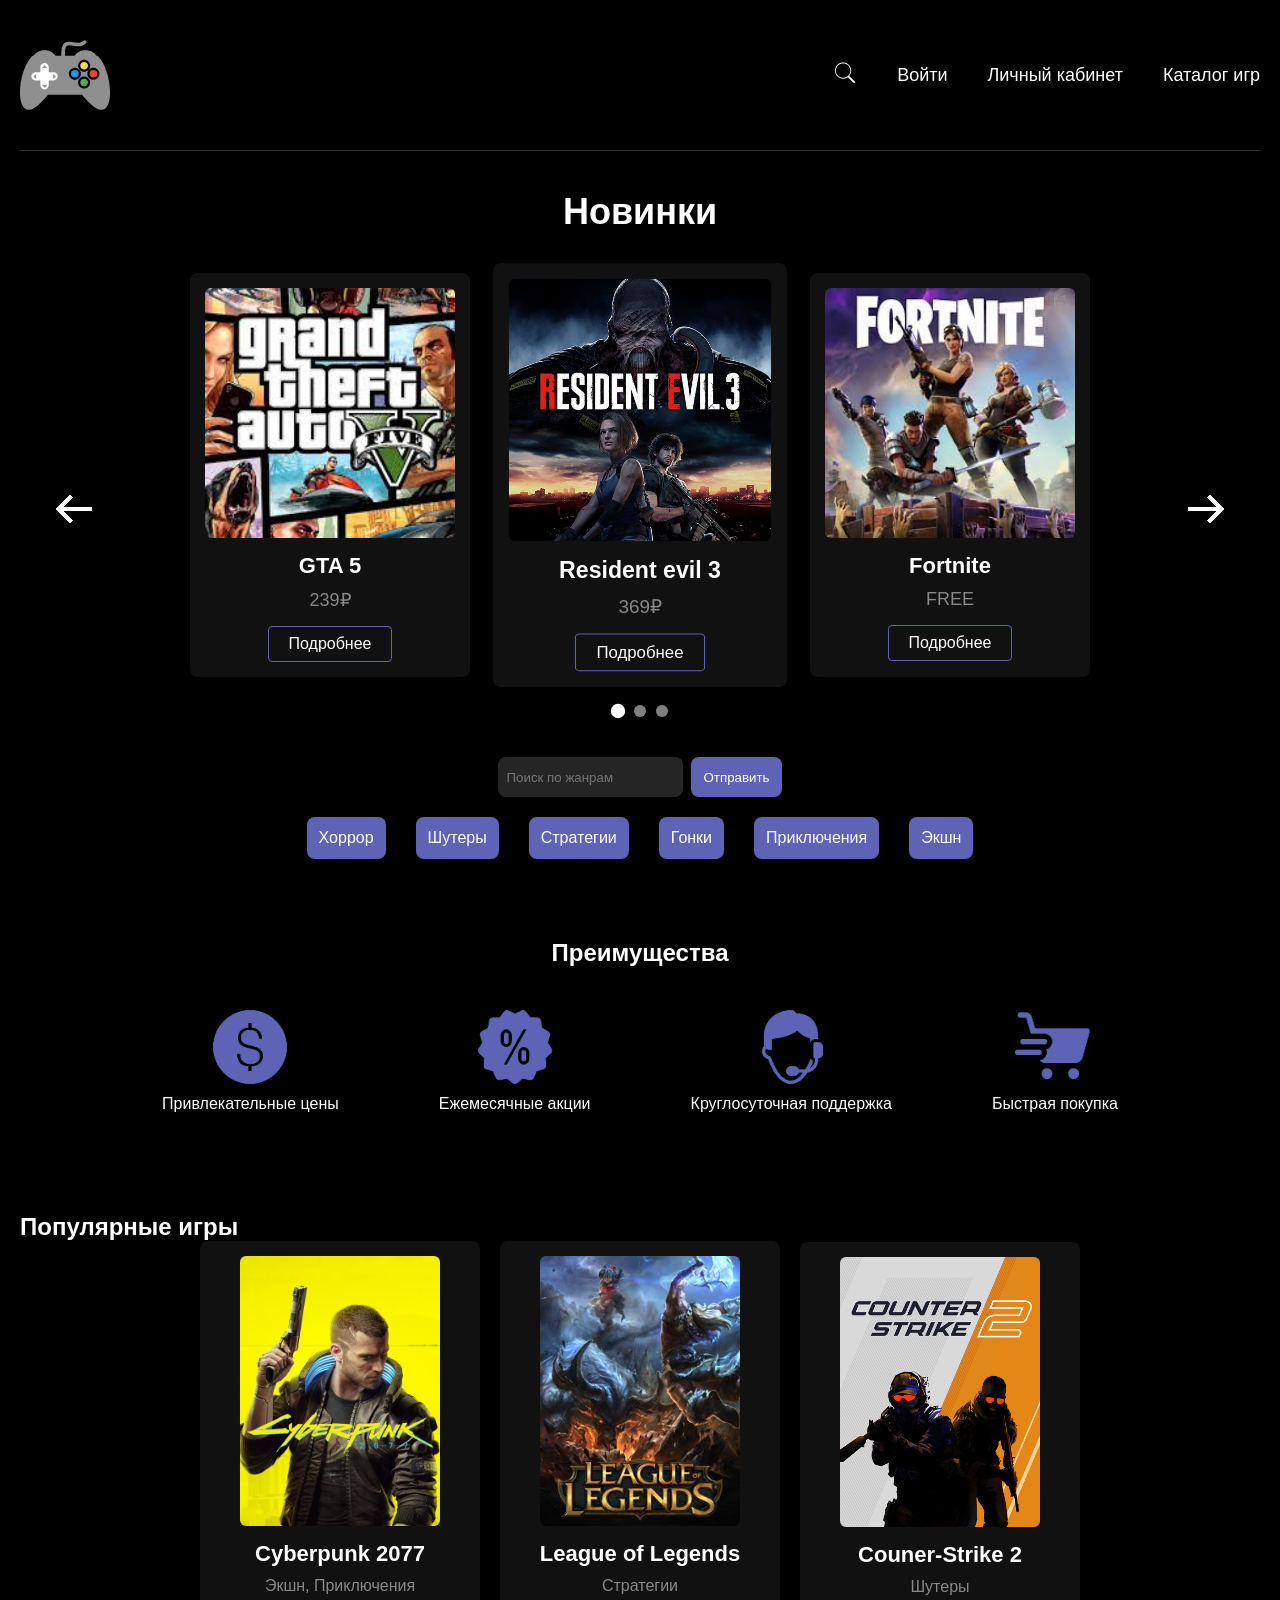
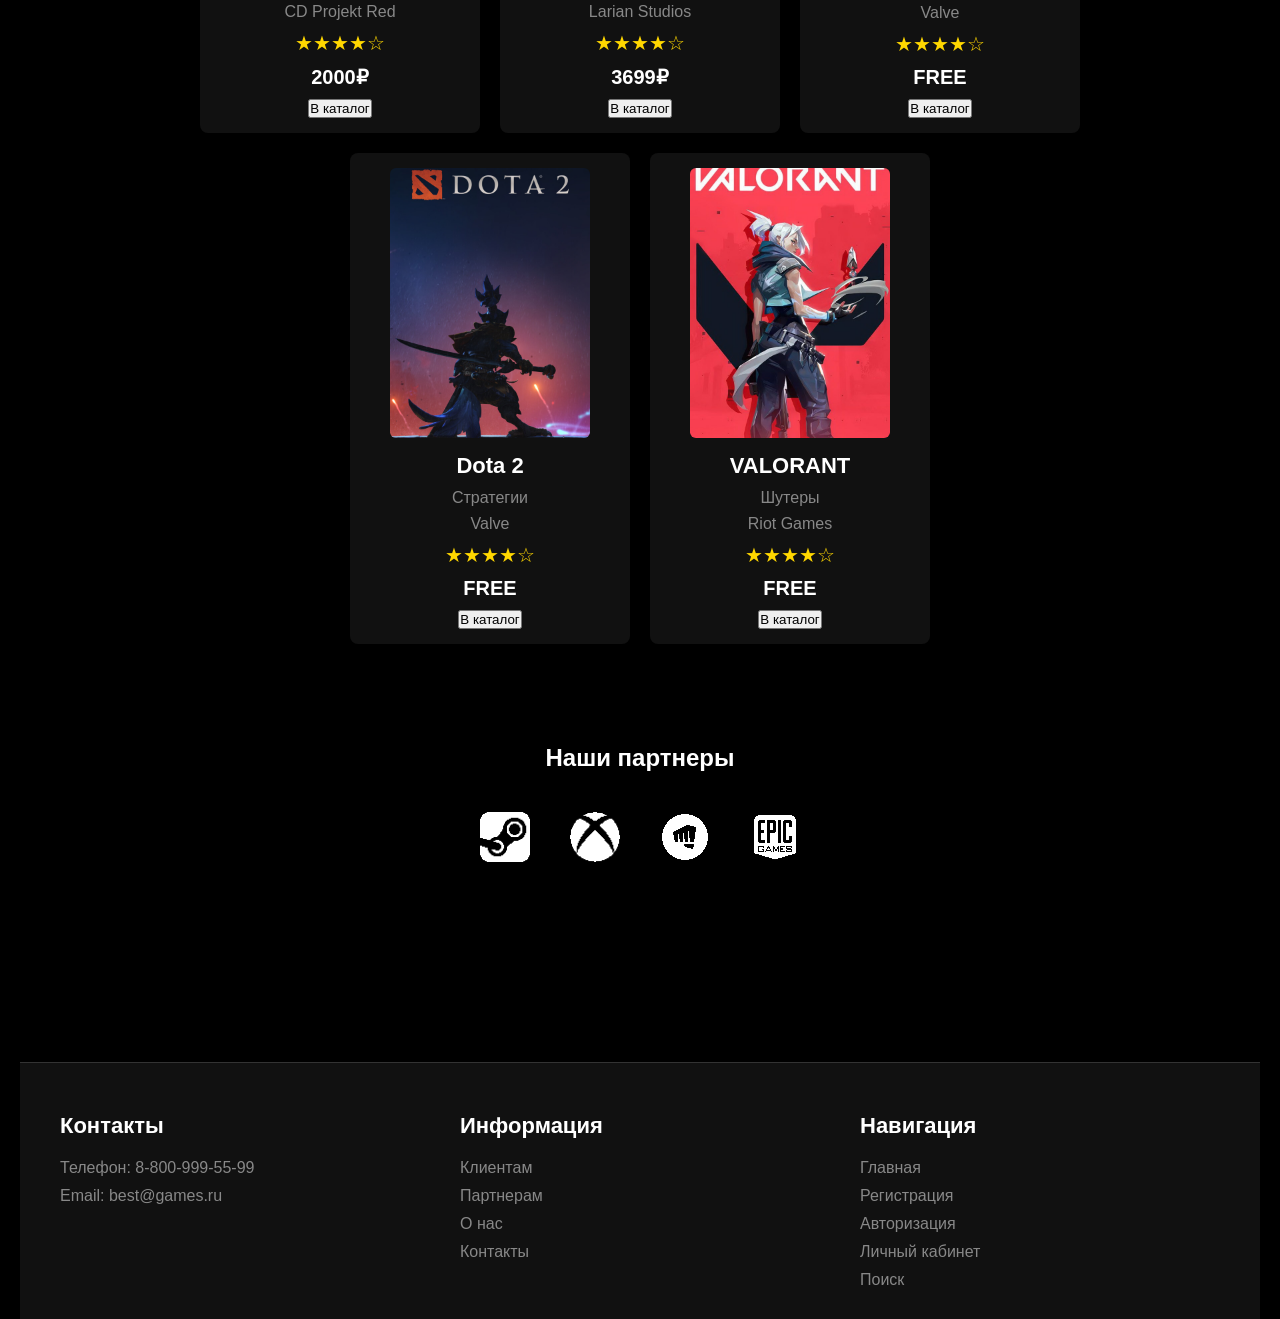
==== commit c656582e: "add working slider on js" ====
--- a/index.html
+++ b/index.html
@@ -6,13 +6,14 @@
     <meta name="viewport" content="width=device-width, initial-scale=1.0">
     <title>BestGames</title>
     <script>
-        (function() {
+        (function () {
             const t = localStorage.getItem('user-theme') || 'dark';
             document.documentElement.setAttribute('data-theme', t);
         })();
     </script>
     <link rel="stylesheet" href="css/style.css">
     <script src="./js/theme.js"></script>
+    <script src="./js/slider.js"></script>
 </head>
 
 <body>
@@ -25,7 +26,7 @@
             <!-- Навигация -->
             <nav class="nav">
                 <ul>
-                    <li><a href="#"><img src="images/search.svg" alt="search"></a></li>
+                    <li><a href="#"><img class="icon-search" src="images/search.svg" alt="search"></a></li>
                     <li><a href="login.html">Войти</a></li>
                     <li><a href="profile.html">Личный кабинет</a></li>
                     <li><a href="catalog.html">Каталог игр</a></li>
@@ -38,36 +39,82 @@
             <section class="news">
                 <h1>Новинки</h1>
                 <div class="slider">
-                    <div class="arrow">
-                        <a href="#"><img src="images/left.png" alt="left arrow"></a>
-                    </div>
-                    <div class="game">
-                        <img src="images/game1.jpeg" alt="GTA 5">
-                        <h3>GTA 5</h3>
-                        <p>Стоимость</p>
-                        <a href="#">Подробнее</a>
-                    </div>
-                    <div class="game active">
-                        <img src="images/game2.jpg" alt="Resident evil 3">
-                        <h3>Resident evil 3</h3>
-                        <p>Стоимость</p>
-                        <a href="#">Подробнее</a>
-                    </div>
-                    <div class="game">
-                        <img src="images/game3.jpeg" alt="Fortnite">
-                        <h3>Fortnite</h3>
-                        <p>Стоимость</p>
-                        <a href="#">Подробнее</a>
-                    </div>
-                    <div class="arrow">
-                        <a href="#"><img src="images/right.png" alt="right arrow"></a>
+                    <div class="arrow prev">
+                        <a href="#"><img class="icon-arrow-left" src="images/left.png" alt="left arrow"></a>
+                    </div>
+                    <div class="slides-container">
+                        <div class="slide active">
+                            <div class="game">
+                                <img src="images/game1.jpeg" alt="GTA 5">
+                                <h3>GTA 5</h3>
+                                <p>239₽</p>
+                                <a href="#">Подробнее</a>
+                            </div>
+                            <div class="game active">
+                                <img src="images/game2.jpg" alt="Resident evil 3">
+                                <h3>Resident evil 3</h3>
+                                <p>369₽ </p>
+                                <a href="#">Подробнее</a>
+                            </div>
+                            <div class="game">
+                                <img src="images/game3.jpeg" alt="Fortnite">
+                                <h3>Fortnite</h3>
+                                <p>FREE</p>
+                                <a href="#">Подробнее</a>
+                            </div>
+                        </div>
+
+                        <div class="slide">
+                            <div class="game">
+                                <img src="images/game4.jpg" alt="Cyberpunk 2077">
+                                <h3>Cyberpunk 2077</h3>
+                                <p>1299₽</p>
+                                <a href="#">Подробнее</a>
+                            </div>
+                            <div class="game active">
+                                <img src="images/game5.jpg" alt="The Witcher 3">
+                                <h3>The Witcher 3</h3>
+                                <p>799₽</p>
+                                <a href="#">Подробнее</a>
+                            </div>
+                            <div class="game">
+                                <img src="images/game6.jpg" alt="Red Dead 2">
+                                <h3>Red Dead 2</h3>
+                                <p>1499₽</p>
+                                <a href="#">Подробнее</a>
+                            </div>
+                        </div>
+
+                        <div class="slide">
+                            <div class="game">
+                                <img src="images/game7.png" alt="Minecraft">
+                                <h3>Minecraft</h3>
+                                <p>599₽</p>
+                                <a href="#">Подробнее</a>
+                            </div>
+                            <div class="game active">
+                                <img src="images/game8.jpg" alt="Elden Ring">
+                                <h3>Elden Ring</h3>
+                                <p>2499₽</p>
+                                <a href="#">Подробнее</a>
+                            </div>
+                            <div class="game">
+                                <img src="images/game4.jpg" alt="Cyberpunk 2077">
+                                <h3>Cyberpunk 2077</h3>
+                                <p>1299₽</p>
+                                <a href="#">Подробнее</a>
+                            </div>
+                        </div>
+                    </div>
+                    <div class="arrow next">
+                        <a href="#"><img class="icon-arrow-right" src="images/right.png" alt="right arrow"></a>
                     </div>
                     <div class="slider-dots">
                         <span class="dot active"></span>
                         <span class="dot"></span>
                         <span class="dot"></span>
                     </div>
-                </div>
+
 
             </section>
             <!-- блок "поиск по жанрам" -->
@@ -111,53 +158,63 @@
             </section>
             <!-- блок "Популярные игры" -->
             <section class="popular-games">
-                <h1>Популярные игры</h1>
+                <h2>Популярные игры</h2>
                 <div class="slider">
-                    <div class="game">
+                    <a href="./catalog.html" class="game">
                         <img src="images/popular-game5.jpg" alt="game">
                         <h3>Cyberpunk 2077</h3>
                         <p>Экшн, Приключения</p>
                         <p>CD Projekt Red</p>
                         <div class="stars">★★★★☆</div>
-                        <p class="price">2000p</p>
-                        <a href="#">Купить</a>
-                    </div>
-                    <div class="game">
+                        <p class="price">2000₽</p>
+                        <button class="catalog-btn">В каталог</button>
+                    </a>
+                    <a href="./catalog.html" class="game">
                         <img src="images/popular-game2.jpg" alt="game">
                         <h3>League of Legends</h3>
                         <p>Стратегии</p>
                         <p>Larian Studios</p>
                         <div class="stars">★★★★☆</div>
-                        <p class="price">3699р</p>
-                        <a href="#">Купить</a>
-                    </div>
-                    <div class="game">
+                        <p class="price">3699₽</p>
+                        <button class="catalog-btn">В каталог</button>
+                    </a>
+                    <a href="./catalog.html" class="game">
                         <img src="images/popular-game1.jpg" alt="game">
                         <h3>Couner-Strike 2</h3>
                         <p>Шутеры</p>
                         <p>Valve</p>
                         <div class="stars">★★★★☆</div>
                         <p class="price">FREE</p>
-                        <a href="#">Купить</a>
-                    </div>
-                    <div class="game">
+                        <button class="catalog-btn">В каталог</button>
+                    </a>
+                    <a href="./catalog.html" class="game">
                         <img src="images/popular-game4.jpg" alt="game">
                         <h3>Dota 2</h3>
                         <p>Стратегии</p>
                         <p>Valve</p>
                         <div class="stars">★★★★☆</div>
                         <p class="price">FREE</p>
-                        <a href="#">Купить</a>
-                    </div>
-                    <div class="game">
+                        <button class="catalog-btn">В каталог</button>
+                    </a>
+                    <a href="./catalog.html" class="game">
                         <img src="images/popular-game3.jpg " alt="game">
                         <h3>VALORANT</h3>
                         <p>Шутеры</p>
                         <p>Riot Games</p>
                         <div class="stars">★★★★☆</div>
                         <p class="price">FREE</p>
-                        <a href="#">Купить</a>
-                    </div>
+                        <button class="catalog-btn">В каталог</button>
+                    </a>
+                </div>
+            </section>
+
+            <section class="companies">
+                <h2>Наши партнеры</h2>
+                <div class="company">
+                    <img src="images/company1.png" alt="steam">
+                    <img src="images/company2.png" alt="xbox">
+                    <img src="images/company3.png" alt="riot games">
+                    <img src="images/company4.png" alt="epic games">
                 </div>
             </section>
         </main>
--- a/css/style.css
+++ b/css/style.css
@@ -2,7 +2,7 @@
 :root {
     --bg-body: #000;
     --bg-surface: #111;
-    --bg-input: #222;
+    --bg-input: #252525;
     --bg-tag: var(--border-main);
     --bg-tag-hover: var(--accent);
     --text-main: #fff;
@@ -101,12 +101,39 @@
 }
 
 .slider {
-    display: flex;
-    justify-content: space-between;
+    position: relative;
+    display: flex;
     align-items: center;
+    justify-content: center;
+    gap: 20px;
     flex-wrap: wrap;
-    position: relative;
-    gap: 60px;
+    padding: 0 60px;
+}
+
+.slides-container {
+    width: 100%;
+}
+
+.slide {
+    display: none;
+    justify-content: center;
+    gap: 30px;
+}
+
+.slide.active {
+    display: flex;
+    animation: fadeIn 0.5s ease;
+}
+
+@keyframes fadeIn {
+    from {
+        opacity: 0;
+        transform: translateX(20px); 
+    }
+    to {
+        opacity: 1;
+        transform: translateX(0);
+    }
 }
 
 .game {
@@ -115,21 +142,26 @@
     border-radius: 8px;
     text-align: center;
     transition: transform 0.3s ease, background-color 0.3s ease;
+    flex: 0 0 calc(33.333% - 40px);
+    max-width: 280px;
 }
 
 .slider .game.active {
+    transform: scale(1.05);
+}
+
+.slider .game:hover {
     transform: scale(1.1);
-}
-
-.slider .game:hover {
-    transform: scale(1.18);
     transition: transform 0.3s ease;
+}
+
+a.game {
+    text-decoration: none;
 }
 
 .game img {
     width: 100%;
     height: 250px;
-    width: 220px;
     object-fit: cover;
     border-radius: 6px;
     margin-bottom: 15px;
@@ -138,6 +170,7 @@
 .game h3 {
     font-size: 22px;
     margin-bottom: 10px;
+    color: var(--text-main);
 }
 
 .game p {
@@ -163,25 +196,46 @@
     background-color: var(--accent-hover);
 }
 
+.arrow {
+    position: absolute;
+    top: 50%;
+    cursor: pointer;
+    padding: 10px;
+}
+
+.arrow.prev {
+    left: 20px;
+}
+
+.arrow.next {
+    right: 20px;
+}
+
 .slider-dots {
-    display: flex;
     position: absolute;
-    gap: 8px;
-    bottom: -55px;
+    bottom: -40px;
     left: 50%;
     transform: translateX(-50%);
+    display: flex;
+    gap: 10px;
 }
 
 .dot {
-    width: 10px;
-    height: 10px;
+    width: 12px;
+    height: 12px;
     border-radius: 50%;
     background: var(--dot-bg);
-    transition: background 0.3s ease;
+    cursor: pointer;
+    transition: all 0.3s ease;
+}
+
+.dot:hover {
+    transform: scale(1.2);
 }
 
 .dot.active {
     background: var(--dot-active);
+    transform: scale(1.2);
 }
 
 /* поиск по жанрам */
@@ -237,7 +291,7 @@
 }
 
 .zhanr ul li:hover {
-    background-color: var(--bg-tag-hover);
+    background-color: var(--accent-hover);
 }
 
 .zhanr-item a {
@@ -312,6 +366,35 @@
     color: var(--star-color);
     font-size: 20px;
     margin: 10px 0px;
+}
+
+/* наши партнёры */
+.companies {
+    margin: 80px 40px;
+    display: flex;
+    flex-direction: column;
+    align-items: center;
+    gap: 20px;
+}
+
+.companies h2 {
+    font-size: 24px;
+    margin-bottom: 20px;
+    text-align: center;
+}
+
+.company {
+    box-sizing: border-box;
+    display: flex;
+    align-items: center;
+    justify-content: center;
+    gap: 40px;
+}
+
+.company img {
+    height: 50px;
+    width: 50px;
+    cursor: pointer;
 }
 
 /* футер сайта */
@@ -600,7 +683,7 @@
     background-color: var(--accent-hover);
 }
 
-#theme-selector {
+#theme-select {
     padding: 5px 10px;
     margin-left: 10px;
     background-color: var(--bg-input);
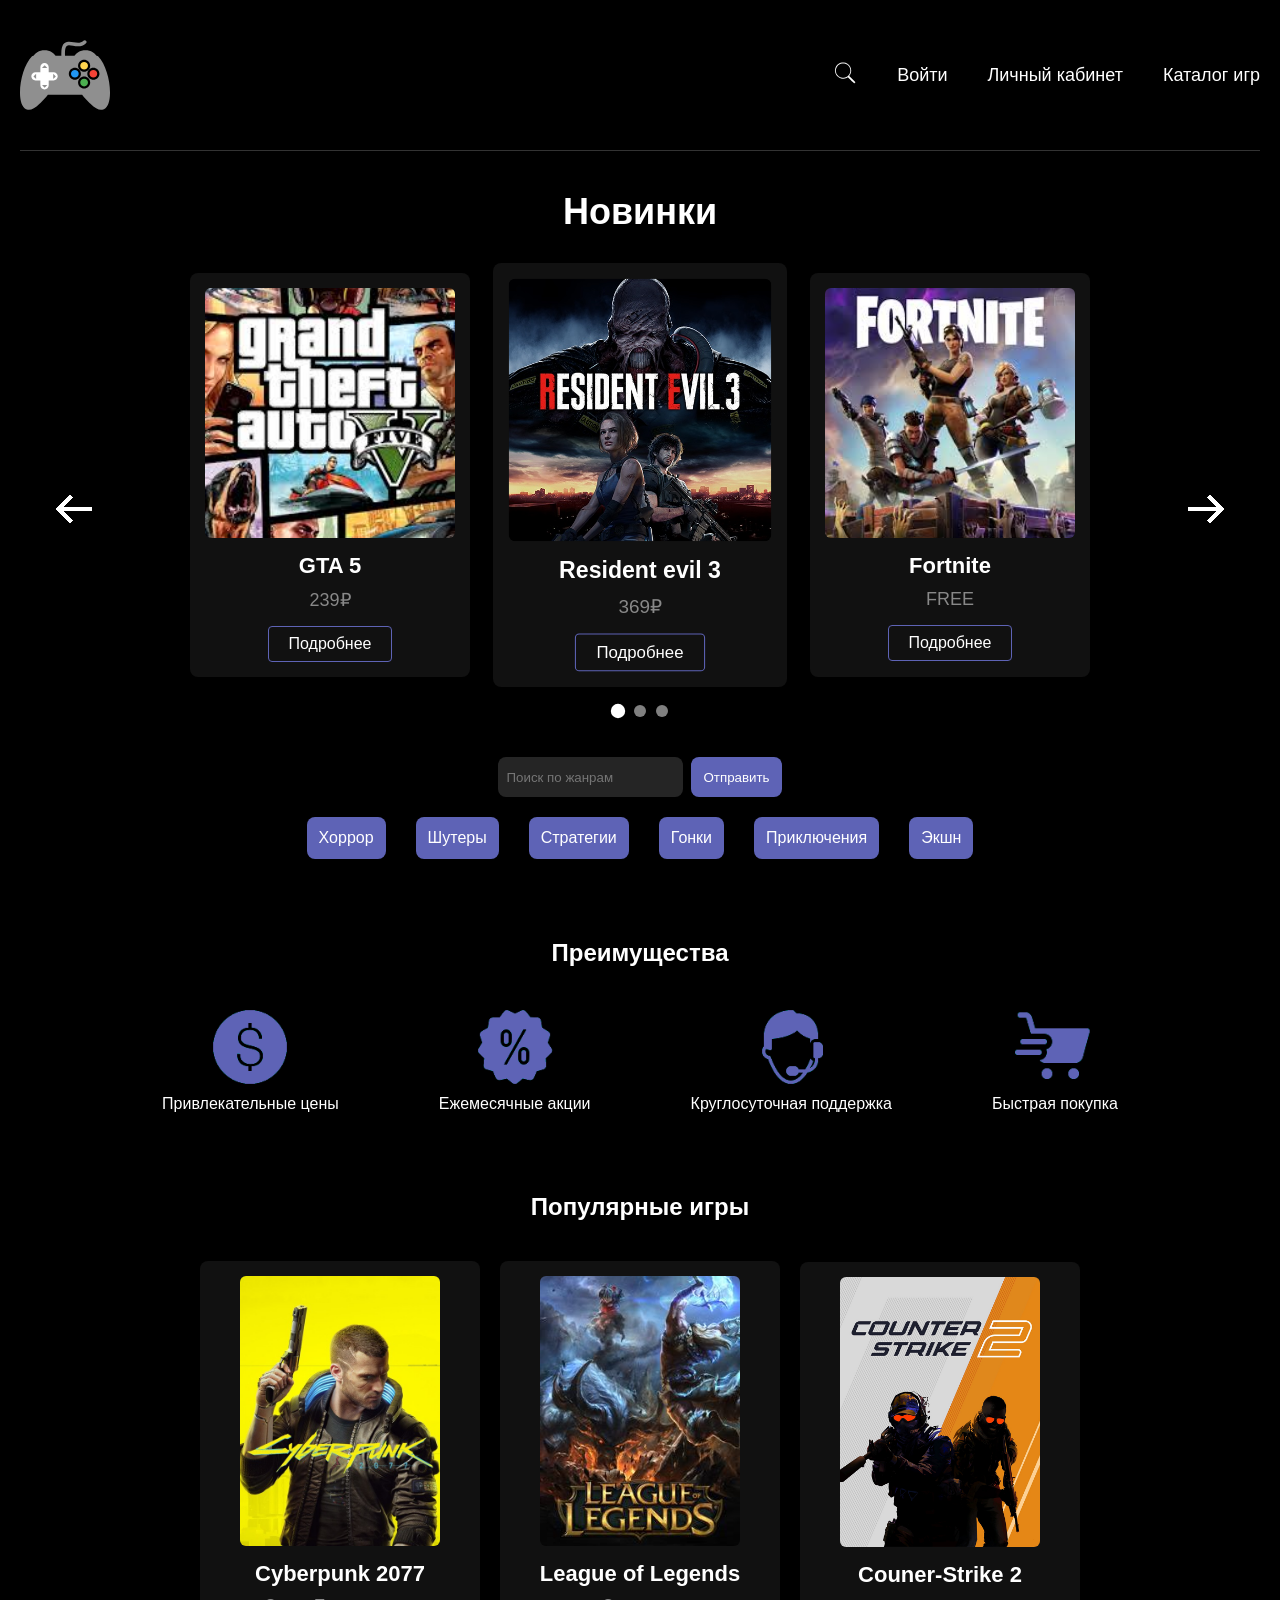
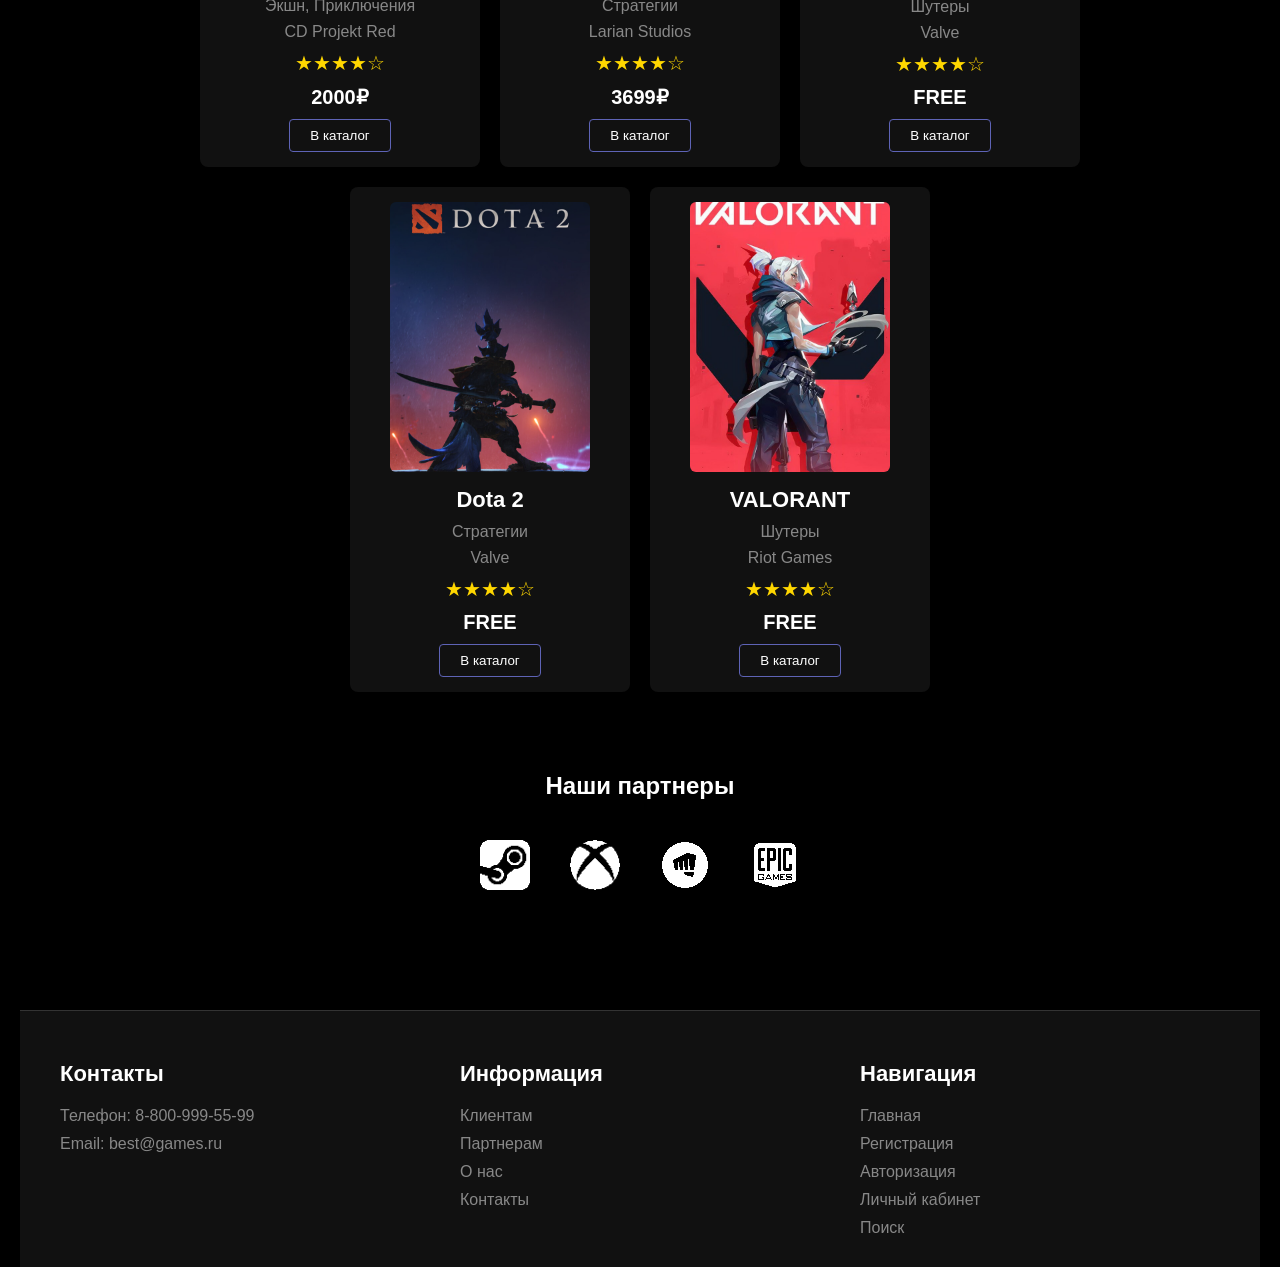
==== commit 5fcff428: "add filtres, validation and mobile menu" ====
--- a/index.html
+++ b/index.html
@@ -14,6 +14,8 @@
     <link rel="stylesheet" href="css/style.css">
     <script src="./js/theme.js"></script>
     <script src="./js/slider.js"></script>
+    <script defer src="./js/mobile-menu.js"></script>
+
 </head>
 
 <body>
@@ -25,11 +27,22 @@
             </div>
             <!-- Навигация -->
             <nav class="nav">
-                <ul>
-                    <li><a href="#"><img class="icon-search" src="images/search.svg" alt="search"></a></li>
-                    <li><a href="login.html">Войти</a></li>
-                    <li><a href="profile.html">Личный кабинет</a></li>
-                    <li><a href="catalog.html">Каталог игр</a></li>
+                <button class="m-menu">
+                    <img class="burger-menu" src="/images/mobile-menu.png" alt="mobile menu">
+                </button>
+                <ul class="menu">
+                    <li class="menu-item">
+                        <a href="#search"><img class="icon-search" src="images/search.svg" alt="search"></a>
+                    </li>
+                    <li class="menu-item">
+                        <a href="login.html">Войти</a>
+                    </li>
+                    <li class="menu-item">
+                        <a href="profile.html">Личный кабинет</a>
+                    </li>
+                    <li class="menu-item">
+                        <a href="catalog.html">Каталог игр</a>
+                    </li>
                 </ul>
             </nav>
         </header>
@@ -118,7 +131,7 @@
 
             </section>
             <!-- блок "поиск по жанрам" -->
-            <section class="search">
+            <section class="search" id="search">
                 <form action="#">
                     <input type="text" placeholder="Поиск по жанрам">
                     <button type="submit">Отправить</button>
@@ -211,10 +224,10 @@
             <section class="companies">
                 <h2>Наши партнеры</h2>
                 <div class="company">
-                    <img src="images/company1.png" alt="steam">
-                    <img src="images/company2.png" alt="xbox">
-                    <img src="images/company3.png" alt="riot games">
-                    <img src="images/company4.png" alt="epic games">
+                    <img class="icon-company1" src="images/company1.png" alt="steam">
+                    <img class="icon-company2" src="images/company2.png" alt="xbox">
+                    <img class="icon-company3" src="images/company3.png" alt="riot games">
+                    <img class="icon-company4" src="images/company4.png" alt="epic games">
                 </div>
             </section>
         </main>
@@ -240,7 +253,7 @@
                     <p><a href="register.html">Регистрация</a></p>
                     <p><a href="login.html">Авторизация</a></p>
                     <p><a href="profile.html">Личный кабинет</a></p>
-                    <p><a href="#">Поиск</a></p>
+                    <p><a href="#search">Поиск</a></p>
                 </div>
             </div>
         </footer>
--- a/css/style.css
+++ b/css/style.css
@@ -59,28 +59,41 @@
     height: 90px;
 }
 
-.nav ul {
+.nav {
+    position: relative;
+}
+
+.menu {
     display: flex;
     gap: 40px;
     align-items: center;
 }
 
-.nav li {
+.menu li {
     list-style: none;
 }
 
-.nav a {
+.menu a {
     color: var(--text-link);
     text-decoration: none;
     font-size: 18px;
     transition: color 0.3s ease;
 }
 
-.nav a:hover {
+.menu a:hover {
     color: var(--text-link-hover);
 }
 
-.nav img {
+.menu img {
+    width: 24px;
+    height: 24px;
+}
+
+.m-menu {
+    display: none;
+}
+
+.m-menu img {
     width: 24px;
     height: 24px;
 }
@@ -332,12 +345,11 @@
 
 /* популярные игры */
 .popular-games {
-    margin-top: 80px;
-    padding: 20px 0;
-}
-
-.popular-games h1 {
-    font-size: 36px;
+    margin-bottom: 80px;
+}
+
+.popular-games h2 {
+    font-size: 24px;
     margin-bottom: 40px;
     text-align: center;
 }
@@ -368,9 +380,98 @@
     margin: 10px 0px;
 }
 
+.popular-games .slider-grid {
+    display: grid;
+    grid-template-columns: repeat(auto-fill, minmax(300px, 1fr));
+    gap: 30px;
+}
+
+.catalog-btn {
+    color: var(--text-link);
+    background-color: transparent;
+    text-decoration: none;
+    display: inline-block;
+    padding: 8px 20px;
+    border: 1px solid var(--accent);
+    border-radius: 4px;
+    transition: all 0.3s ease;
+}
+
+.game:hover .catalog-btn {
+    color: var(--text-link);
+    border-color: var(--accent-hover);
+    background-color: var(--accent-hover);
+}
+
+
+/* чо-то для фильтрации в каталоге*/
+.container > input[type="radio"] {
+    display: none;
+}
+
+.filters {
+    display: flex;
+    flex-direction: column;
+    flex-wrap: wrap;
+    gap: 12px;
+    padding: 15px 0;
+    margin-bottom: 20px;
+}
+.ganre-filter, .country-filter {
+    display: flex;
+    flex-wrap: wrap;
+    gap: 8px;
+    align-items: center;
+}
+
+.filter-btn {
+    display: inline-block;
+    padding: 8px 16px;
+    margin: 4px;
+    background: var(--bg-secondary, #2a2a2a);
+    color: var(--text-primary, #e0e0e0);
+    border-radius: 20px;
+    cursor: pointer;
+    transition: 0.2s;
+    font-size: 14px;
+    user-select: none;
+    border: 1px solid var(--border-color, #444);
+}
+.filter-btn:hover {
+    background: var(--bg-hover, #3a3a3a);
+}
+
+#genre-all:checked ~ .filters label[for="genre-all"],
+#genre-shooter:checked ~ .filters label[for="genre-shooter"],
+#genre-strategy:checked ~ .filters label[for="genre-strategy"],
+#genre-action:checked ~ .filters label[for="genre-action"],
+#genre-adventure:checked ~ .filters label[for="genre-adventure"],
+#genre-horror:checked ~ .filters label[for="genre-horror"],
+#genre-racing:checked ~ .filters label[for="genre-racing"],
+#country-all:checked ~ .filters label[for="country-all"],
+#country-usa:checked ~ .filters label[for="country-usa"],
+#country-poland:checked ~ .filters label[for="country-poland"] {
+    background: #007bff;
+    color: #fff;
+    border-color: #007bff;
+}
+
+#genre-shooter:checked ~ .popular-games .game:not([data-genre~="shooter"]),
+#genre-strategy:checked ~ .popular-games .game:not([data-genre~="strategy"]),
+#genre-action:checked ~ .popular-games .game:not([data-genre~="action"]),
+#genre-adventure:checked ~ .popular-games .game:not([data-genre~="adventure"]),
+#genre-horror:checked ~ .popular-games .game:not([data-genre~="horror"]),
+#genre-racing:checked ~ .popular-games .game:not([data-genre~="racing"]) {
+    display: none;
+}
+
+#country-usa:checked ~ .popular-games .game:not([data-country="usa"]),
+#country-poland:checked ~ .popular-games .game:not([data-country="poland"]) {
+    display: none;
+}
+
 /* наши партнёры */
 .companies {
-    margin: 80px 40px;
     display: flex;
     flex-direction: column;
     align-items: center;
@@ -443,7 +544,7 @@
     color: var(--text-main);
 }
 
-/* Стили для страниц авторизации и регистрации */
+/* авторизация и регистрация */
 .auth-page {
     max-width: 40%;
     margin: 50px auto;
@@ -576,6 +677,33 @@
     margin-top: 10px;
 }
 
+.password-trebovania {
+    display: flex;
+    flex-direction: column;
+    gap: 4px;
+    font-size: 12px;
+    margin-top: 6px;
+    padding: 8px 10px;
+    background: var(--bg-input);
+    border-radius: 4px;
+}
+
+.req-item.valid {
+    color: #00ff6a;
+}
+
+.req-item.invalid {
+    color: #ff0000;
+}
+
+.match-message {
+    font-size: 12px;
+    margin-top: 5px;
+    display: block;
+}
+.match-message.success { color: #27ae60; }
+.match-message.error { color: #e74c3c; }
+
 /* Личный кабинет */
 .user-info {
     margin-bottom: 30px;
@@ -606,7 +734,7 @@
     color: var(--text-main);
 }
 
-.purchase-history {
+.pokupki-history {
     margin-bottom: 30px;
     padding: 20px;
     border: 1px solid var(--border-light);
@@ -614,39 +742,39 @@
     transition: border-color 0.3s ease;
 }
 
-.purchase-history h2 {
+.pokupki-history h2 {
     margin-bottom: 15px;
     color: var(--text-main);
 }
 
-.purchase-list {
+.pokupki-list {
     display: flex;
     flex-direction: column;
     gap: 10px;
 }
 
-.purchase-item {
+.pokupki-item {
     display: flex;
     padding: 10px;
     border-bottom: 1px solid var(--border-divider);
     transition: border-color 0.3s ease;
 }
 
-.purchase-item:last-child {
+.pokupki-item:last-child {
     border-bottom: none;
 }
 
-.purchase-date {
+.pokupki-date {
     width: 120px;
     color: var(--text-muted);
 }
 
-.purchase-name {
+.pokupki-name {
     flex: 1;
     color: var(--text-main);
 }
 
-.purchase-price {
+.pokupki-price {
     width: 100px;
     text-align: right;
     font-weight: bold;
@@ -690,12 +818,6 @@
     color: var(--text-main);
     border: 1px solid var(--border-input);
     border-radius: 4px;
-}
-
-.popular-games .slider-grid {
-    display: grid;
-    grid-template-columns: repeat(auto-fill, minmax(300px, 1fr));
-    gap: 30px;
 }
 
 /* админ-панель */
@@ -827,4 +949,44 @@
     --dot-active: #111;
     --price-color: #000;
     --star-color: #111;
+}
+
+
+@media (max-width:768px) {
+    .container {
+        max-width: 560px;
+    }
+    .menu {
+        position: absolute;
+        left: -140px;
+        top: 20px;
+        padding: 20px;
+        margin-left: 20px;
+        gap: 10px;
+        flex-direction: column;
+        background-color: var(--accent);
+        border-radius: 10px;
+        z-index: 100;
+        opacity: 0;
+        visibility: hidden;
+        transform: translateX(-100%);
+        transition: opacity 0.5s, transform 0.5s;
+    }
+    .menu-item a {
+        color: var(--border-main);
+    }
+    .m-menu {
+        display: block;
+        background-color: transparent;
+        border: none;
+        width: 120px;
+        height: 40px;
+        margin-left: 10px;
+        cursor: pointer;
+    }
+    .is-open {
+        opacity: 1;
+        visibility: visible;
+        transform: translateX(0);
+    }
 }
